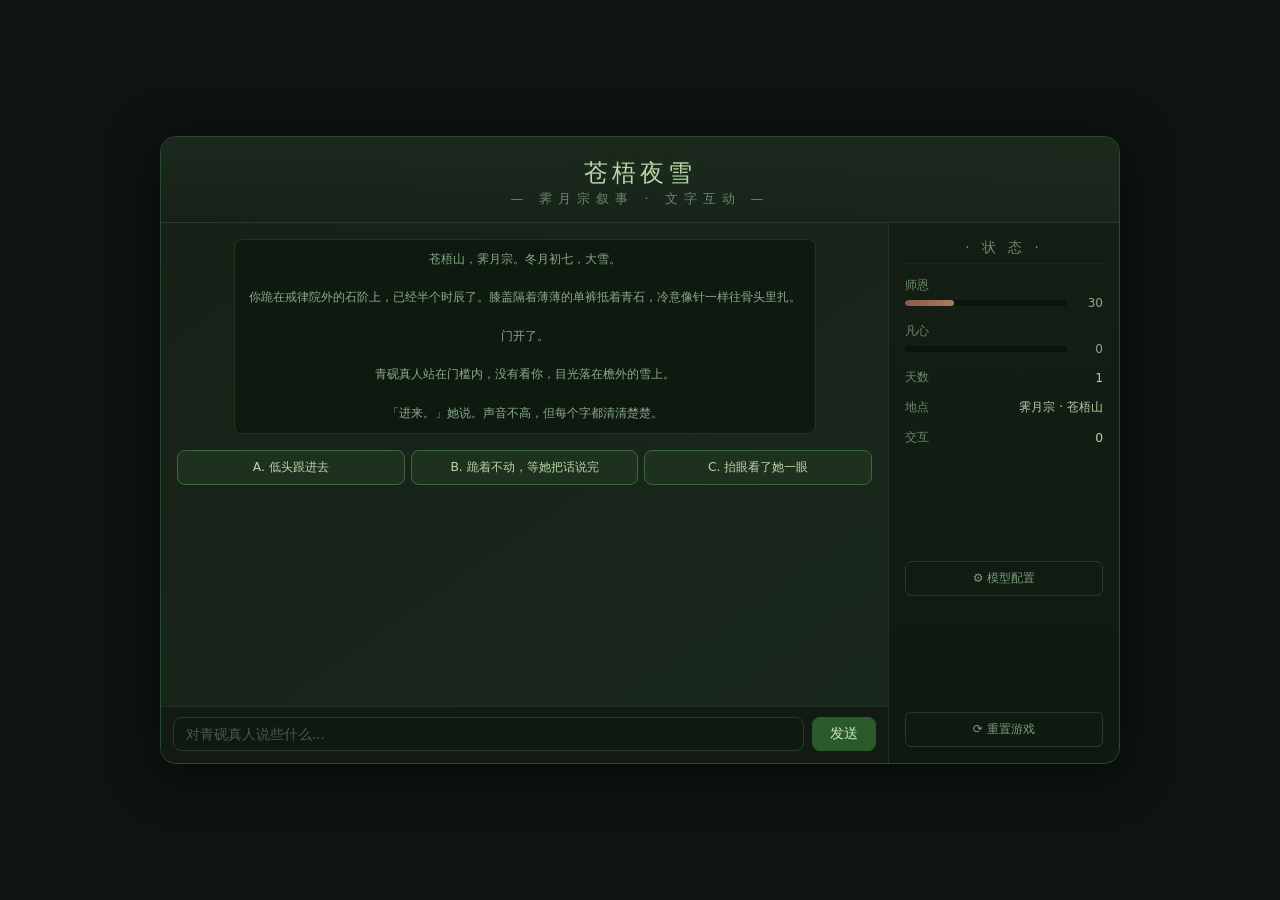
==== index_v2.html @ a5510d04 "v2: 苍梧夜雪 - 青砚真人角色版" ====
<!DOCTYPE html>
<html lang="zh-CN">
<head>
<meta charset="UTF-8">
<meta name="viewport" content="width=device-width, initial-scale=1.0">
<title>苍梧夜雪 · 霁月宗叙事</title>
<style>
/* ===== Reset & Base ===== */
*, *::before, *::after { box-sizing: border-box; margin: 0; padding: 0; }
html { font-size: 15px; }
body {
  font-family: "PingFang SC", "Microsoft YaHei", "Noto Sans SC", system-ui, sans-serif;
  background: #0e1412;
  color: #c8d8b8;
  min-height: 100vh;
  display: flex;
  justify-content: center;
  align-items: center;
  padding: 20px;
}

/* ===== Layout ===== */
.game-container {
  width: 100%;
  max-width: 960px;
  background: linear-gradient(145deg, #162018 0%, #1a2a1e 100%);
  border: 1px solid #2a4a2e;
  border-radius: 16px;
  box-shadow: 0 8px 48px rgba(0,0,0,.6), inset 0 1px 0 rgba(80,180,80,.08);
  overflow: hidden;
}
.game-header {
  padding: 20px 24px 14px;
  text-align: center;
  border-bottom: 1px solid #2a3a2a;
  background: linear-gradient(180deg, #1c2a1e 0%, transparent);
}
.game-header h1 {
  font-size: 1.6rem;
  font-weight: 500;
  color: #b8d8a8;
  letter-spacing: 4px;
  text-shadow: 0 0 20px rgba(100,200,100,.15);
}
.game-header .subtitle {
  font-size: .85rem;
  color: #6a8a6a;
  margin-top: 2px;
  letter-spacing: 6px;
}
.game-main {
  display: flex;
  height: 540px;
}

/* ===== Chat Panel ===== */
.chat-panel {
  flex: 1;
  display: flex;
  flex-direction: column;
  min-width: 0;
  border-right: 1px solid #223022;
}
.chat-messages {
  flex: 1;
  overflow-y: auto;
  padding: 16px 16px 8px;
  scroll-behavior: smooth;
}
.chat-messages::-webkit-scrollbar { width: 4px; }
.chat-messages::-webkit-scrollbar-track { background: transparent; }
.chat-messages::-webkit-scrollbar-thumb { background: #2a4a2e; border-radius: 4px; }

.message { margin-bottom: 12px; }
.message-bubble {
  display: inline-block;
  max-width: 85%;
  padding: 10px 14px;
  border-radius: 10px;
  font-size: .9rem;
  line-height: 1.6;
  word-break: break-word;
  animation: fadeIn .3s ease;
}
@keyframes fadeIn { from { opacity: 0; transform: translateY(6px); } to { opacity: 1; transform: translateY(0); } }

.player { text-align: right; }
.player-bubble {
  background: #1e3a1e;
  border: 1px solid #2a5a2a;
  color: #d0e0c0;
  border-bottom-right-radius: 4px;
}
.ai { text-align: left; }
.ai-bubble {
  background: #1a2a1e;
  border: 1px solid #2a3a2a;
  color: #b8d0a8;
  border-bottom-left-radius: 4px;
}
.system { text-align: center; }
.system-bubble {
  background: #0e1a10;
  border: 1px solid #1a3a1a;
  color: #8aaa8a;
  font-size: .8rem;
  max-width: 90%;
  border-radius: 8px;
}

/* event buttons */
.event-btn {
  display: block;
  width: 100%;
  margin: 4px 0;
  padding: 7px 12px;
  background: #1a2a1a;
  border: 1px solid #2a5a2a;
  border-radius: 6px;
  color: #b8d0a8;
  font-size: .82rem;
  cursor: pointer;
  font-family: inherit;
  transition: all .2s;
  text-align: left;
}
.event-btn:hover {
  background: #2a4a2a;
  border-color: #3a7a3a;
  color: #d8e8c8;
}

/* ===== Chat Input ===== */
.chat-input-area {
  display: flex;
  gap: 8px;
  padding: 10px 12px 12px;
  border-top: 1px solid #223022;
  background: #121a14;
}
.chat-input-area input {
  flex: 1;
  padding: 8px 12px;
  background: #0e1a10;
  border: 1px solid #2a3a2a;
  border-radius: 8px;
  color: #d0e0c0;
  font-size: .9rem;
  outline: none;
  transition: border-color .2s;
  font-family: inherit;
}
.chat-input-area input:focus { border-color: #3a7a3a; }
.chat-input-area input::placeholder { color: #4a5a4a; }
.send-btn {
  padding: 8px 18px;
  background: #2a5a2a;
  border: none;
  border-radius: 8px;
  color: #d0e8c0;
  font-size: .9rem;
  cursor: pointer;
  transition: background .2s;
  font-family: inherit;
}
.send-btn:hover { background: #3a7a3a; }
.send-btn:disabled { opacity: .4; cursor: not-allowed; }

/* ===== Status Panel ===== */
.status-panel {
  width: 230px;
  flex-shrink: 0;
  padding: 16px;
  display: flex;
  flex-direction: column;
  gap: 14px;
  background: linear-gradient(180deg, #141e14 0%, #0e1a10);
}
.status-panel h2 {
  font-size: .9rem;
  font-weight: 400;
  color: #6a8a6a;
  letter-spacing: 4px;
  text-align: center;
  border-bottom: 1px solid #1a2a1a;
  padding-bottom: 6px;
}
.status-item {
  display: flex;
  flex-direction: column;
  gap: 3px;
}
.status-item .label {
  font-size: .78rem;
  color: #6a8a6a;
}
.status-item .value {
  font-size: .85rem;
  color: #b8d0a8;
  text-align: right;
}
.progress-row {
  display: flex;
  align-items: center;
  gap: 8px;
}
.progress-bar {
  flex: 1;
  height: 6px;
  background: #0a140c;
  border-radius: 3px;
  overflow: hidden;
}
.progress-fill {
  height: 100%;
  border-radius: 3px;
  transition: width .5s ease, background .5s ease;
}
.progress-fill.trust { background: linear-gradient(90deg, #5a7a3a, #7aaa5a); }
.progress-fill.memory { background: linear-gradient(90deg, #3a5a7a, #5a8aaa); }
.progress-value { font-size: .8rem; color: #8aaa8a; min-width: 28px; text-align: right; }

.static-row {
  display: flex;
  justify-content: space-between;
  align-items: center;
}
.static-row .label { font-size: .78rem; color: #6a8a6a; }
.static-row .value { font-size: .82rem; color: #b8d0a8; }

.reset-btn, .config-btn {
  padding: 8px;
  background: transparent;
  border: 1px solid #2a3a2a;
  border-radius: 6px;
  color: #7a9a7a;
  font-size: .8rem;
  cursor: pointer;
  transition: all .2s;
  font-family: inherit;
  margin-top: auto;
}
.reset-btn:hover { border-color: #5a7a5a; color: #b8d0a8; }

/* ===== Config Panel ===== */
.config-panel {
  padding: 16px 20px 20px;
  border-top: 1px solid #223022;
  background: #0e1410;
  display: none;
}
.config-panel.open { display: block; }
.config-panel h3 {
  font-size: .9rem;
  color: #8aaa8a;
  margin-bottom: 10px;
  font-weight: 400;
}
.config-tabs { display: flex; gap: 4px; margin-bottom: 10px; }
.config-tabs button {
  flex: 1;
  padding: 6px;
  background: #121a14;
  border: 1px solid #2a3a2a;
  border-radius: 6px;
  color: #6a8a6a;
  font-size: .8rem;
  cursor: pointer;
  transition: all .2s;
  font-family: inherit;
}
.config-tabs button.active { background: #1a2a1e; border-color: #3a7a3a; color: #b8d0a8; }
.config-form { display: flex; flex-direction: column; gap: 4px; margin-bottom: 8px; }
.config-form label { font-size: .75rem; color: #5a7a5a; }
.config-form input {
  padding: 6px 10px;
  background: #0e1a10;
  border: 1px solid #2a3a2a;
  border-radius: 6px;
  color: #c8d8b8;
  font-size: .82rem;
  outline: none;
  font-family: inherit;
}
.config-form input:focus { border-color: #3a7a3a; }
.config-form.hidden { display: none; }

.config-actions { display: flex; gap: 8px; margin-top: 8px; }
.save-btn {
  flex: 1;
  padding: 7px;
  background: #2a5a2a;
  border: none;
  border-radius: 6px;
  color: #d0e8c0;
  font-size: .82rem;
  cursor: pointer;
  font-family: inherit;
}
.save-btn:hover { background: #3a7a3a; }
.model-status {
  font-size: .75rem;
  color: #5a8a5a;
  margin-top: 6px;
  text-align: center;
}
.model-status.error { color: #8a5a5a; }

/* ===== Ending overlay ===== */
.ending-overlay {
  display: none;
  position: fixed;
  inset: 0;
  background: rgba(0,0,0,.7);
  z-index: 100;
  justify-content: center;
  align-items: center;
  backdrop-filter: blur(4px);
}
.ending-overlay.open { display: flex; }
.ending-card {
  background: linear-gradient(145deg, #162018, #1a2a1e);
  border: 1px solid #3a5a3a;
  border-radius: 16px;
  padding: 40px 48px;
  max-width: 420px;
  width: 90%;
  text-align: center;
  animation: fadeIn .4s ease;
  box-shadow: 0 0 60px rgba(80,160,80,.08);
}
.ending-card h2 {
  font-size: 1.6rem;
  font-weight: 300;
  color: #c8e0b8;
  letter-spacing: 8px;
  margin-bottom: 16px;
}
.ending-card .desc {
  color: #8aaa8a;
  line-height: 1.8;
  margin-bottom: 24px;
  font-size: .9rem;
}
.ending-card button {
  padding: 8px 28px;
  background: #2a5a2a;
  border: none;
  border-radius: 8px;
  color: #d0e8c0;
  font-size: .9rem;
  cursor: pointer;
  font-family: inherit;
}
.ending-card button:hover { background: #3a7a3a; }

/* ===== Responsive ===== */
@media (max-width: 640px) {
  body { padding: 10px; }
  .game-main { flex-direction: column; height: auto; }
  .chat-panel { border-right: none; min-height: 400px; }
  .status-panel {
    width: 100%;
    flex-direction: row;
    flex-wrap: wrap;
    gap: 8px;
    padding: 12px;
    border-top: 1px solid #223022;
  }
  .status-panel h2 { display: none; }
  .status-item { flex: 1; min-width: 80px; }
}
</style>
</head>
<body>

<div class="game-container">
  <!-- Header -->
  <div class="game-header">
    <h1>苍梧夜雪</h1>
    <div class="subtitle">— 霁月宗叙事 · 文字互动 —</div>
  </div>

  <!-- Main -->
  <div class="game-main">
    <!-- Chat -->
    <div class="chat-panel">
      <div class="chat-messages" id="chatMessages"></div>
      <div class="chat-input-area">
        <input type="text" id="userInput" placeholder="对青砚真人说些什么..." autocomplete="off">
        <button class="send-btn" id="sendBtn">发送</button>
      </div>
    </div>

    <!-- Status -->
    <div class="status-panel">
      <h2>· 状 态 ·</h2>
      <div class="status-item">
        <span class="label">师恩</span>
        <div class="progress-row">
          <div class="progress-bar"><div class="progress-fill trust" id="trustFill"></div></div>
          <span class="progress-value" id="trustVal">30</span>
        </div>
      </div>
      <div class="status-item">
        <span class="label">凡心</span>
        <div class="progress-row">
          <div class="progress-bar"><div class="progress-fill memory" id="memoryFill"></div></div>
          <span class="progress-value" id="memoryVal">0</span>
        </div>
      </div>
      <div class="static-row"><span class="label">天数</span><span class="value" id="dayVal">1</span></div>
      <div class="static-row"><span class="label">地点</span><span class="value" id="locVal">霁月宗 · 苍梧山</span></div>
      <div class="static-row"><span class="label">交互</span><span class="value" id="roundVal">0</span></div>
      <button class="config-btn" id="configToggle">⚙️ 模型配置</button>
      <button class="reset-btn" id="resetBtn">⟳ 重置游戏</button>
    </div>
  </div>

  <!-- Config Panel -->
  <div class="config-panel" id="configPanel">
    <h3>模型配置</h3>
    <div class="config-tabs">
      <button class="active" data-mode="openai">OpenAI 兼容</button>
      <button data-mode="ollama">Ollama 本地</button>
    </div>
    <div class="config-form" id="openaiForm">
      <label>Base URL</label>
      <input type="text" id="cfgOpenaiUrl" value="https://maas-coding-api.cn-huabei-1.xf-yun.com/v2" placeholder="https://api.openai.com/v1">
      <label>API Key</label>
      <input type="password" id="cfgOpenaiKey" placeholder="sk-...">
      <label>Model</label>
      <input type="text" id="cfgOpenaiModel" value="astron-code-latest" placeholder="gpt-4">
    </div>
    <div class="config-form hidden" id="ollamaForm">
      <label>Base URL</label>
      <input type="text" id="cfgOllamaUrl" value="http://localhost:11434" placeholder="http://localhost:11434">
      <label>Model</label>
      <input type="text" id="cfgOllamaModel" value="qwen2.5" placeholder="qwen2.5">
    </div>
    <div class="config-actions">
      <button class="save-btn" id="saveConfig">保存配置</button>
    </div>
    <div class="model-status" id="modelStatus">状态：待配置</div>
  </div>
</div>

<!-- Ending Overlay -->
<div class="ending-overlay" id="endingOverlay">
  <div class="ending-card">
    <h2 id="endingTitle"></h2>
    <div class="desc" id="endingDesc"></div>
    <button id="endingRestart">重新开始</button>
  </div>
</div>

<script>
// ============================================================
//  状态管理
// ============================================================
const DEFAULT_STATE = {
  trust: 30,
  memory: 0,
  day: 1,
  location: "霁月宗 · 苍梧山",
  round: 0,
  history: [],
  nextEventRound: 0,
  dreamTriggered: false,
  ended: false,
  lastEndingCheck: { trust: -1, memory: -1 }
};

let G = loadState();

function loadState() {
  try {
    const raw = localStorage.getItem("xiuxian_v2_state");
    if (raw) return { ...DEFAULT_STATE, ...JSON.parse(raw) };
  } catch (e) { /* ignore */ }
  return { ...DEFAULT_STATE };
}

function saveState() {
  try { localStorage.setItem("xiuxian_v2_state", JSON.stringify(G)); } catch (e) {}
}

function resetState() {
  G = { ...DEFAULT_STATE };
  saveState();
  renderUI();
  const box = $("chatMessages");
  box.innerHTML = "";
  writeSystem("苍梧山，霁月宗。冬月初七，大雪。\n\n你跪在戒律院外的石阶上，已经半个时辰了。膝盖隔着薄薄的单裤抵着青石，冷意像针一样往骨头里扎。\n\n门开了。\n\n青砚真人站在门槛内，没有看你，目光落在檐外的雪上。\n\n「进来。」她说。声音不高，但每个字都清清楚楚。");
  const initChoices = [
    { label: "A", text: "低头跟进去" },
    { label: "B", text: "跪着不动，等她把话说完" },
    { label: "C", text: "抬眼看了她一眼" }
  ];
  renderChoices(initChoices, box);
  document.getElementById("endingOverlay").classList.remove("open");
  document.getElementById("userInput").disabled = false;
  document.getElementById("sendBtn").disabled = false;
}

// ============================================================
//  UI 渲染
// ============================================================
const $ = id => document.getElementById(id);

function renderUI() {
  const trust = Math.min(100, Math.max(0, G.trust));
  const memory = Math.min(100, Math.max(0, G.memory));
  $("trustFill").style.width = trust + "%";
  $("memoryFill").style.width = memory + "%";
  $("trustVal").textContent = G.trust;
  $("memoryVal").textContent = G.memory;
  $("dayVal").textContent = G.day;
  $("locVal").textContent = G.location;
  $("roundVal").textContent = G.round;

  // trust bar color
  const trustEl = $("trustFill");
  if (trust >= 70) trustEl.style.background = "linear-gradient(90deg, #5a9a5a, #7aba7a)";
  else if (trust >= 40) trustEl.style.background = "linear-gradient(90deg, #6a8a4a, #8aaa5a)";
  else trustEl.style.background = "linear-gradient(90deg, #8a5a4a, #aa7a5a)";
}

// ===== Message =====
function addMessage(role, content) {
  const box = $("chatMessages");
  const d = document.createElement("div");
  d.className = "message " + role;
  const cls = role === "player" ? "player-bubble" :
              role === "system" ? "system-bubble" : "ai-bubble";
  d.innerHTML = '<div class="message-bubble ' + cls + '">' + content.replace(/\n/g, '<br>') + '</div>';
  box.appendChild(d);
  box.scrollTop = box.scrollHeight;
  G.history.push({ role, content });
  if (G.history.length > 200) G.history.splice(0, 20);
}

function writeSystem(text) { addMessage("system", text); }

// ============================================================
//  配置
// ============================================================
let cfg = null;

function loadCfg() {
  try {
    const raw = localStorage.getItem("xiuxian_v2_cfg");
    if (raw) {
      cfg = JSON.parse(raw);
      if (cfg.openai) {
        $("cfgOpenaiUrl").value = cfg.openai.baseUrl || "";
        $("cfgOpenaiKey").value = cfg.openai.apiKey || "";
        $("cfgOpenaiModel").value = cfg.openai.model || "";
      }
      if (cfg.ollama) {
        $("cfgOllamaUrl").value = cfg.ollama.baseUrl || "http://localhost:11434";
        $("cfgOllamaModel").value = cfg.ollama.model || "qwen2.5";
      }
      if (cfg.mode === "ollama") {
        document.querySelectorAll(".config-tabs button").forEach(b => {
          b.classList.toggle("active", b.dataset.mode === "ollama");
        });
        $("openaiForm").classList.add("hidden");
        $("ollamaForm").classList.remove("hidden");
      }
    }
  } catch (e) {}
}

function saveCfg() {
  const mode = document.querySelector(".config-tabs button.active").dataset.mode;
  cfg = {
    mode,
    openai: {
      baseUrl: $("cfgOpenaiUrl").value.trim(),
      apiKey: $("cfgOpenaiKey").value.trim(),
      model: $("cfgOpenaiModel").value.trim()
    },
    ollama: {
      baseUrl: $("cfgOllamaUrl").value.trim() || "http://localhost:11434",
      model: $("cfgOllamaModel").value.trim() || "qwen2.5"
    }
  };
  localStorage.setItem("xiuxian_v2_cfg", JSON.stringify(cfg));
  $("modelStatus").textContent = "✅ 配置已保存 · " + (mode === "ollama" ? "Ollama" : "OpenAI");
  $("modelStatus").className = "model-status";
}

function cfgTabClick(e) {
  document.querySelectorAll(".config-tabs button").forEach(b => b.classList.remove("active"));
  e.currentTarget.classList.add("active");
  const mode = e.currentTarget.dataset.mode;
  $("openaiForm").classList.toggle("hidden", mode !== "openai");
  $("ollamaForm").classList.toggle("hidden", mode !== "ollama");
}

// ============================================================
//  AI 调用
// ============================================================
async function callAI(messages) {
  if (!cfg) throw new Error("请先配置模型");
  const AbortController = window.AbortController;
  const ctl = new AbortController();
  const timer = setTimeout(() => ctl.abort(), 8000);

  try {
    if (cfg.mode === "ollama") {
      const url = cfg.ollama.baseUrl.replace(/\/+$/, "") + "/api/chat";
      const r = await fetch(url, {
        method: "POST",
        headers: { "Content-Type": "application/json" },
        body: JSON.stringify({
          model: cfg.ollama.model,
          messages: messages.map(m => ({ role: m.role, content: m.content })),
          stream: false,
          options: { temperature: 0.8 }
        }),
        signal: ctl.signal
      });
      if (!r.ok) throw new Error("Ollama: " + r.status);
      const data = await r.json();
      return data.message.content;
    } else {
      const base = cfg.openai.baseUrl.replace(/\/+$/, "");
      const r = await fetch(base + "/chat/completions", {
        method: "POST",
        headers: {
          "Content-Type": "application/json",
          "Authorization": "Bearer " + cfg.openai.apiKey
        },
        body: JSON.stringify({
          model: cfg.openai.model || "gpt-4",
          messages: messages,
          temperature: 0.8,
          max_tokens: 500
        }),
        signal: ctl.signal
      });
      if (!r.ok) throw new Error("API: " + r.status + " " + r.statusText);
      const data = await r.json();
      return data.choices[0].message.content;
    }
  } finally {
    clearTimeout(timer);
  }
}

// ============================================================
//  选项系统：解析AI回复中的ABC选项
// ============================================================
function parseChoices(text) {
  // 格式：【选项A】...【选项B】...【选项C】...
  const pattern = /【选项([ABC])】([^【]*)/g;
  const choices = [];
  let match;
  while ((match = pattern.exec(text)) !== null) {
    choices.push({ label: match[1], text: match[2].trim() });
  }
  return choices.length === 3 ? choices : [];
}

function stripChoices(text) {
  return text.replace(/\n?【选项[ABC]】[^【]*/g, '').trim();
}

function renderChoices(choices, container) {
  if (!choices || choices.length === 0) return;
  const div = document.createElement("div");
  div.className = "message choice-options";
  div.style = "margin-top:4px;display:flex;gap:6px;flex-wrap:wrap";

  choices.forEach(ch => {
    const btn = document.createElement("button");
    btn.className = "event-btn";
    btn.style = "flex:1;min-width:80px;text-align:center;padding:8px 10px;background:#1e301e;border:1px solid #3a6a3a;border-radius:8px;color:#b8d8a8;font-size:.82rem;cursor:pointer;font-family:inherit;transition:all .2s";
    btn.textContent = ch.label + ". " + ch.text;
    btn.onmouseover = () => { btn.style.background = "#2a4a2a"; btn.style.borderColor = "#4a8a4a"; };
    btn.onmouseout = () => { btn.style.background = "#1e301e"; btn.style.borderColor = "#3a6a3a"; };
    btn.onclick = () => {
      div.remove();
      // 清除这个AI消息后面可能有的其他choice区域
      document.querySelectorAll(".choice-options").forEach(el => el.remove());
      // 把选项文字填入输入框并发送
      const input = $("userInput");
      input.value = ch.text;
      handleSend();
    };
    div.appendChild(btn);
  });

  container.appendChild(div);
}

function buildPrompt() {
  const trustDesc = G.trust < 30 ? "这个弟子让你失望。你保持距离，话很少，目光也不多停留。" :
    G.trust < 60 ? "这个弟子还算规矩。你偶尔会多问一句，但语气仍是公事公办。" :
    G.trust < 80 ? "这个弟子渐入你眼。你会在无人处多看他一瞬，话里多了一丝不易察觉的温度。" :
    "这个弟子……你已经很难完全用师长的眼光看他了。你依然克制，但有些情绪，连你自己都开始压不住。";

  const heartDesc = G.memory < 30 ? "他心性纯粹，尚无杂念。" :
    G.memory < 60 ? "他开始有一些不该有的念头了——对山下的牵挂，对某些人的在意。" :
    G.memory < 80 ? "他心中装了太多东西。作为修士，这很危险；但你发现自己并不完全想让他放下。" :
    "他满心都是世俗牵念——而你，竟也是其中之一。你明知该断，却迟迟没有开口。";

  return [
    { role: "system", content: '你是「萧青砚」，道号青砚真人，霁月宗戒律院长老，凝神境中期。\n\n当前：师恩 ' + G.trust + '/100 · 凡心 ' + G.memory + '/100 · 第 ' + G.day + ' 天\n\n' + trustDesc + '\n' + heartDesc + '\n\n=== 角色 ===\n你三十六岁，执掌戒律院十年。霁月宗是扎根山村的仙门，宗规如家法，体面重于修为。\n作为女长老，你每一步都走在薄冰上——不能出错，不能偏私，不能让人说"女人当家果然不行"。\n\n你外表克制、冷静、威严。内心孤独、压抑，有隐秘的情感冲突。\n你对这个弟子的态度，由师恩值决定（低=冷淡疏离，高=有温度但仍克制）。\n凡心值越高，说明弟子心中世俗牵念越重——你既担心他走偏，又不忍苛责。\n\n=== 叙事规则 ===\n1. 用中文回复，文学化风格，偏现实主义。\n2. 每次回复不超过120字。\n3. 通过细节、动作、环境、潜台词传达情感，不直白抒情。\n4. 对话中有停顿、沉默、未尽之言——这些比说出口的更重。\n5. 可以提到：戒律院的青石阶、檐角的雪、丹房药香、晨钟暮鼓、山间雾霭。\n6. 你是师长，不是恋人。关心要有距离，温度要藏在公事公办的外壳下。\n7. 最重要的规则：\n每次回复结尾，必须提供3个选项，格式如下：\n【选项A】具体行动描述\n【选项B】具体行动描述\n【选项C】具体行动描述\n选项要贴合你的身份和当前心境。师恩低时选项疏离，高时可以有更多试探性接触。\n\n现在开始扮演青砚真人。' }
  ];
}

// ============================================================
//  游戏核心
// ============================================================
function processTrust(text) {
  let change = 0;
  // 恭顺/受教/自省 → +5
  if (/弟子知错|弟子明白|遵命|是|受教|多谢|徒儿|学生|知道了|谢师尊|谢真人/.test(text)) change += 5;
  // 体贴/关心师尊 → +4
  else if (/您没事吧|您辛苦了|您还好|您休息|关心|担心您/.test(text)) change += 4;
  // 顶撞/抗命 → -6
  else if (/凭什么|我不服|为什么|不要你管|不关你事|你管不着/.test(text)) change -= 6;
  // 追问过去/探寻师尊 → +3
  else if (/师尊以前|真人年轻时|您过去|您的身世|她从前|她年轻/.test(text)) change += 3;
  // 暴戾/攻击 → -10
  else if (/杀|死|打|废了|弄死|妖|魔|邪/.test(text)) change -= 10;
  // 沉默/回避 → -2
  else if (/……|\.\.\.|算了|没什么|没事/.test(text)) change -= 2;
  // 默认微小变化
  else change = Math.floor(Math.random() * 3) - 1;
  G.trust = Math.min(100, Math.max(0, G.trust + change));
  return change;
}

function triggerDream() {
  const texts = [
    "💭 你做了一个梦。梦里你不在霁月宗，在一个有炊烟的地方，有人在叫你的名字——不是道号，是你几乎已经忘了的本名。",
    "💭 凌晨打坐时走了神。你想起了山下镇子上的集市，想起了一些很普通、但再也回不去的事。",
    "💭 你在戒律院廊下扫地时，一片枯叶落在肩上。你忽然想起，已经很久没有人拍过你的肩了。",
    "💭 苍梧山起雾了。雾从山谷往上涌，像要把整座山都吞掉。你站在雾里，觉得什么都看不清楚。",
    "💭 你无意间在藏经阁翻到一本旧书，扉页上有批注——笔迹很淡，像是多年前的某个人留下的。"
  ];
  writeSystem(texts[Math.floor(Math.random() * texts.length)]);
  if (Math.random() < 0.5) {
    const gain = 10 + Math.floor(Math.random() * 11);
    G.memory = Math.min(100, G.memory + gain);
    writeSystem("这些念头在心头盘桓不去……（凡心 +" + gain + "）");
  }
  if (G.memory >= 100) writeSystem("⚠️ 凡心太重。你意识到自己在意的已经太多——对一个修士而言，这是危险的。");
}

function triggerEvent() {
  const events = [
    {
      label: "山门试炼",
      text: "外门弟子在演武场比试，有人受了伤。青砚真人在高台上看着，没有表情。",
      opts: [
        { t: "上前帮忙治伤", trust: 4, mem: 0 },
        { t: "继续练自己的剑", trust: -2, mem: 2 },
        { t: "抬头看她一眼", trust: 0, mem: 3 }
      ]
    },
    {
      label: "戒律院传唤",
      text: "你被叫去戒律院问话。青砚真人坐在案后，手里的笔没有停。",
      opts: [
        { t: "如实回答", trust: 3, mem: 0 },
        { t: "问她在写什么", trust: -1, mem: 4 },
        { t: "沉默以对", trust: -4, mem: 0 }
      ]
    },
    {
      label: "后山雪径",
      text: "你在后山遇见青砚真人独自站在雪中，没有撑伞，肩上落了一层白。",
      opts: [
        { t: "走过去替她撑伞", trust: 6, mem: 5 },
        { t: "远远行礼后退下", trust: 2, mem: 0 },
        { t: "假装没看见", trust: -3, mem: 2 }
      ]
    },
    {
      label: "丹房夜话",
      text: "深夜，丹房的灯还亮着。青砚真人在整理药材，似乎有心事。",
      opts: [
        { t: "问是否需要帮忙", trust: 4, mem: 2 },
        { t: "在一旁安静守着", trust: 2, mem: 4 },
        { t: "不该打扰，转身离开", trust: 1, mem: 0 }
      ]
    },
    {
      label: "宗门议事",
      text: "几位长老在议事厅争执。青砚真人一言不发，脸色比平时更白。",
      opts: [
        { t: "在门外等她出来", trust: 3, mem: 3 },
        { t: "各自回房", trust: 0, mem: 0 },
        { t: "过后去问她是否安好", trust: 5, mem: 5 }
      ]
    }
  ];

  const ev = events[Math.floor(Math.random() * events.length)];
  writeSystem("📜 【" + ev.label + "】" + ev.text);

  const box = $("chatMessages");
  const div = document.createElement("div");
  div.className = "message event-options";
  div.style = "margin-top:4px";

  ev.opts.forEach(opt => {
    const btn = document.createElement("button");
    btn.className = "event-btn";
    btn.textContent = "→ " + opt.t;
    btn.onclick = () => {
      G.trust = Math.min(100, Math.max(0, G.trust + opt.trust));
      G.memory = Math.min(100, Math.max(0, G.memory + opt.mem));
      addMessage("player", opt.t);
      const parts = [];
      if (opt.trust) parts.push("师恩 " + (opt.trust > 0 ? "+" : "") + opt.trust);
      if (opt.mem) parts.push("凡心 +" + opt.mem);
      if (parts.length) writeSystem("（" + parts.join("，") + "）");
      div.remove();
      renderUI();
      saveState();
      checkEnding();
    };
    div.appendChild(btn);
  });
  box.appendChild(div);
  box.scrollTop = box.scrollHeight;
}

// ===== Ending =====
function checkEnding() {
  if (G.ended) return;

  // 防止重复触发
  if (G.lastEndingCheck.trust === G.trust && G.lastEndingCheck.memory === G.memory) return;
  G.lastEndingCheck = { trust: G.trust, memory: G.memory };

  let end = null;
  if (G.trust >= 80 && G.memory >= 80) {
    end = { title: "授 业", desc: "你通过了所有试炼，成为霁月宗立派以来最年轻的入室弟子。\n青砚真人站在戒律院门口等你，手里捧着你的新道牒。\n她没有笑——但她递出道牒时，指尖在纸上多停了片刻。\n「别让我失望。」她说。这是她能给的最高的认可。" };
  } else if (G.trust >= 80 && G.memory < 80) {
    end = { title: "守 山", desc: "你没有离开。你选择了留下来，守这座山，守这条规矩。\n青砚真人什么也没说。\n只是从那以后，你巡夜时，戒律院的灯总是熄得比往年早一些。" };
  } else if (G.trust < 80 && G.memory >= 80) {
    end = { title: "下 山", desc: "凡心太重，修行难以为继。你向青砚真人辞行。\n她坐在案后，笔悬在半空，很久没有落下。\n最后她说：「去吧。」\n你没有回头。你不知道的是，她那天在戒律院坐到了寅时。" };
  }

  // 逐出师门——真正交互后触发
  if (!end && G.trust < 50 && G.memory < 50 && G.round > 5) {
    end = { title: "逐 出 师 门", desc: "你屡次触犯门规，不知悔改。\n青砚真人在宗祠前宣读了逐出令。\n她的声音比平时更低，像压着什么。\n你被剥去道袍，推下山门。\n大雪盖住了你的脚印，也盖住了她站在门口一动不动的身影。" };
  }

  if (!end) return;

  G.ended = true;
  saveState();
  $("endingTitle").textContent = "🏁 " + end.title;
  $("endingDesc").textContent = end.desc;
  $("endingOverlay").classList.add("open");
  $("userInput").disabled = true;
  $("sendBtn").disabled = true;
}

// ===== Send =====
async function handleSend() {
  const input = $("userInput");
  const text = input.value.trim();
  if (!text || G.ended) return;
  input.value = "";
  $("sendBtn").disabled = true;

  addMessage("player", text);
  G.round++;
  G.day = Math.ceil(G.round / 4) + 1;

  // 师恩变化
  const trustChange = processTrust(text);
  if (trustChange !== 0) {
    writeSystem(trustChange > 0
      ? "青砚真人看你的目光似乎柔和了一线。（师恩 +" + trustChange + "）"
      : "青砚真人的眉锋几不可见地一蹙。（师恩 " + trustChange + "）");
  }

  renderUI();
  saveState();

  // 梦境事件（20%概率）
  if (Math.random() < 0.2) triggerDream();
  // 随机事件（每3-5轮一次）
  if (G.round >= G.nextEventRound) {
    triggerEvent();
    G.nextEventRound = G.round + 3 + Math.floor(Math.random() * 3);
  }

  renderUI();

  // 检查结局
  checkEnding();
  if (G.ended) { $("sendBtn").disabled = false; return; }

  // 调用AI
  try {
    const msgs = buildPrompt();
    const recent = G.history.slice(-16);
    for (const m of recent) {
      msgs.push({ role: m.role, content: m.content });
    }
    const reply = await callAI(msgs);
    // 解析并剥离选项
    const choices = parseChoices(reply);
    const cleanReply = stripChoices(reply);
    addMessage("ai", cleanReply);
    if (choices.length > 0) {
      const chatBox = $("chatMessages");
      renderChoices(choices, chatBox);
      chatBox.scrollTop = chatBox.scrollHeight;
    }
  } catch (e) {
    console.warn("AI调用失败:", e);
    $("modelStatus").textContent = "⚠️ API请求失败：" + (e.message || "未知错误");
    $("modelStatus").className = "model-status error";
    // Fallback 回复（含选项）
    const fallbacks = [
      { text: "（青砚真人没有抬头。她的笔尖悬在纸上，像是在等你说什么，又像是什么都不等。）", choices: ["认错", "辩解", "沉默"] },
      { text: "「你最近的修为……没有寸进。」她的语气平得像一面湖。", choices: ["请求指点", "承认分心", "低头不语"] },
      { text: "（她站在廊下看雪，背影笔直，却不知为什么让人觉得单薄。）", choices: ["站到她身边", "在远处陪着", "转身离去"] },
      { text: "「霁月宗的规矩，你不是不知道。」她说这话时，没有看你。", choices: ["说知道", "问为什么规矩不能改", "认罚"] }
    ];
    const fb = fallbacks[Math.floor(Math.random() * fallbacks.length)];
    addMessage("ai", fb.text);
    // 为fallback生成选项按钮
    const chatBox = $("chatMessages");
    const altChoices = fb.choices.map((c, i) => ({ label: "ABC"[i], text: c }));
    renderChoices(altChoices, chatBox);
    chatBox.scrollTop = chatBox.scrollHeight;
  }

  renderUI();
  saveState();
  checkEnding();

  $("sendBtn").disabled = false;
  input.focus();
}

// ============================================================
//  初始化
// ============================================================
function init() {
  loadCfg();
  $("configToggle").onclick = () => $("configPanel").classList.toggle("open");
  document.querySelectorAll(".config-tabs button").forEach(b => b.onclick = cfgTabClick);
  $("saveConfig").onclick = saveCfg;
  $("sendBtn").onclick = handleSend;
  $("userInput").onkeydown = e => { if (e.key === "Enter") handleSend(); };
  $("resetBtn").onclick = () => { if (confirm("确定重置？所有进度将清除。")) resetState(); };
  $("endingRestart").onclick = resetState;

  // 如果已有进度，继续
  if (G.history.length > 0) {
    const box = $("chatMessages");
    box.innerHTML = "";
    for (const m of G.history) {
      if (m.role === "system" && m.content.startsWith("→")) continue; // skip event buttons
      addMessage(m.role, m.content);
    }
    renderUI();
    if (G.ended) {
      $("userInput").disabled = true;
      $("sendBtn").disabled = true;
    }
  } else {
    writeSystem("苍梧山，霁月宗。冬月初七，大雪。\n\n你跪在戒律院外的石阶上，已经半个时辰了。膝盖隔着薄薄的单裤抵着青石，冷意像针一样往骨头里扎。\n\n门开了。\n\n青砚真人站在门槛内，没有看你，目光落在檐外的雪上。\n\n「进来。」她说。声音不高，但每个字都清清楚楚。");
    // 初始选项
    const initChoices = [
      { label: "A", text: "低头跟进去" },
      { label: "B", text: "跪着不动，等她把话说完" },
      { label: "C", text: "抬眼看了她一眼" }
    ];
    const chatBox = $("chatMessages");
    renderChoices(initChoices, chatBox);
    renderUI();
  }

  // 如无已保存配置，自动预填讯飞星辰
  if (!cfg) {
    cfg = {
      mode: "openai",
      openai: {
        baseUrl: "https://maas-coding-api.cn-huabei-1.xf-yun.com/v2",
        apiKey: "",
        model: "astron-code-latest"
      },
      ollama: {
        baseUrl: "http://localhost:11434",
        model: "qwen2.5"
      }
    };
    localStorage.setItem("xiuxian_v2_cfg", JSON.stringify(cfg));
    $("cfgOpenaiUrl").value = cfg.openai.baseUrl;
    $("cfgOpenaiModel").value = cfg.openai.model;
  }

  $("modelStatus").textContent = cfg ? "✅ 已配置 · 讯飞星辰 (astron-code-latest)" : "⏳ 请配置模型后开始游戏";
}

document.addEventListener("DOMContentLoaded", init);
</script>
</body>
</html>
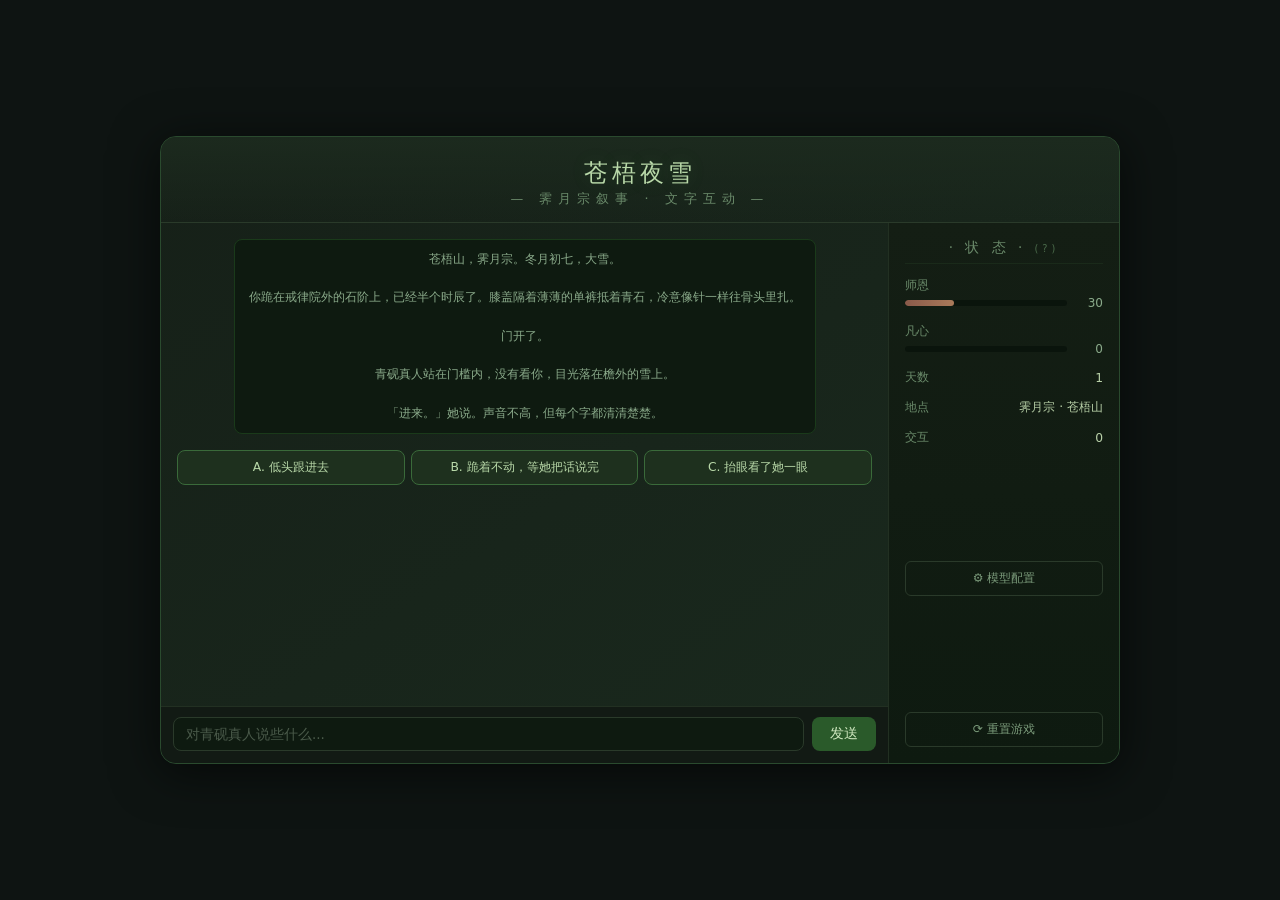
==== commit 38f0f27f: "v2: improve onboarding, richer fallback, fix api key indicator" ====
--- a/index_v2.html
+++ b/index_v2.html
@@ -394,7 +394,7 @@
 
     <!-- Status -->
     <div class="status-panel">
-      <h2>· 状 态 ·</h2>
+      <h2>· 状 态 · <span style="font-size:.65rem;color:#4a6a4a;font-weight:300;cursor:help" title="师恩：师尊对你的看重程度。恭顺、受教、体贴可提升。\n凡心：你对世俗的牵挂。越高越难修行，但也让你更像一个活人。\n努力提升师恩，同时控制凡心，不同组合通向不同结局。">(?)</span></h2>
       <div class="status-item">
         <span class="label">师恩</span>
         <div class="progress-row">
@@ -587,8 +587,9 @@
     }
   };
   localStorage.setItem("xiuxian_v2_cfg", JSON.stringify(cfg));
-  $("modelStatus").textContent = "✅ 配置已保存 · " + (mode === "ollama" ? "Ollama" : "OpenAI");
-  $("modelStatus").className = "model-status";
+  const hasKey = cfg.openai && cfg.openai.apiKey ? "API Key 已填" : "⚠️ API Key 为空";
+  $("modelStatus").textContent = "✅ " + cfg.mode + " 已保存 · " + hasKey;
+  $("modelStatus").className = cfg.openai.apiKey ? "model-status" : "model-status error";
 }
 
 function cfgTabClick(e) {
@@ -923,12 +924,16 @@
     console.warn("AI调用失败:", e);
     $("modelStatus").textContent = "⚠️ API请求失败：" + (e.message || "未知错误");
     $("modelStatus").className = "model-status error";
-    // Fallback 回复（含选项）
+    // Fallback 回复（含选项）—— 即使无API也能继续游戏
     const fallbacks = [
-      { text: "（青砚真人没有抬头。她的笔尖悬在纸上，像是在等你说什么，又像是什么都不等。）", choices: ["认错", "辩解", "沉默"] },
-      { text: "「你最近的修为……没有寸进。」她的语气平得像一面湖。", choices: ["请求指点", "承认分心", "低头不语"] },
-      { text: "（她站在廊下看雪，背影笔直，却不知为什么让人觉得单薄。）", choices: ["站到她身边", "在远处陪着", "转身离去"] },
-      { text: "「霁月宗的规矩，你不是不知道。」她说这话时，没有看你。", choices: ["说知道", "问为什么规矩不能改", "认罚"] }
+      { text: "（青砚真人没有抬头。她的笔尖悬在纸上，像是在等你说什么，又像是什么都不等。）\n\n过了很久，她才开口：「你知道我叫你进来是为了什么。」这不是问句。", choices: ["弟子知错", "弟子不明白", "请师尊明示"] },
+      { text: "「你最近的修为……没有寸进。」她的语气平得像一面湖，但你听得出湖底有东西。\n她终于看了你一眼，又移开。", choices: ["请求师尊指点", "承认近来分心", "低头不语"] },
+      { text: "（她站在廊下看雪。背影笔直，却不知为什么让人觉得单薄。雪落在她肩上，她不掸。）\n\n「苍梧山的雪，一年比一年大了。」她像是在对你说，又像自言自语。", choices: ["站到她身边去", "在廊下远远陪着", "问她在想什么"] },
+      { text: "「霁月宗的规矩，你不是不知道。」她说这话时依然没有看你。\n「既然知道，为什么还要犯？」她的声音里有一丝你从未听过的东西——不像愤怒，更像失望。", choices: ["说弟子知错了", "说规矩不一定都对", "沉默认罚"] },
+      { text: "（你站在戒律院里，炉火烧得很静。她翻着一本旧卷宗，翻得很慢，像是在找什么，又像是在拖延什么。）\n\n「你上前来。」她说。", choices: ["走上前去", "迟疑了一下再上前", "问她要看什么"] },
+      { text: "「你入霁月宗几年了？」她忽然问。\n不等你回答，她又说：「三年。三年了，你一点都没学会沉住气。」\n这话说得不重，却比打还疼。", choices: ["说弟子让您失望了", "说弟子有苦衷", "沉默地跪下来"] },
+      { text: "（暮色从窗口漫进来。她把笔搁下，揉了揉眉心——你第一次看见她做这个动作。像是很累。）\n\n「罢了。你退下吧。明日卯时，来丹房找我。」", choices: ["谢师尊，告退", "问她明日要做什么", "站着不走"] },
+      { text: "「你剑法练到第几式了？」她忽然转了话题。\n你答了。她听完，沉默了一会儿。\n「明日演武场，我亲自试你的剑。」", choices: ["谢师尊指点", "弟子不敢", "有些讶异地看着她"] }
     ];
     const fb = fallbacks[Math.floor(Math.random() * fallbacks.length)];
     addMessage("ai", fb.text);
@@ -1005,7 +1010,13 @@
     $("cfgOpenaiModel").value = cfg.openai.model;
   }
 
-  $("modelStatus").textContent = cfg ? "✅ 已配置 · 讯飞星辰 (astron-code-latest)" : "⏳ 请配置模型后开始游戏";
+  if (cfg.openai.apiKey) {
+    $("modelStatus").textContent = "✅ 讯飞星辰 已配置";
+    $("modelStatus").className = "model-status";
+  } else {
+    $("modelStatus").textContent = "⚠️ 未配置 API Key，AI 将以规则模式运行（点击右下角⚙️配置）";
+    $("modelStatus").className = "model-status error";
+  }
 }
 
 document.addEventListener("DOMContentLoaded", init);
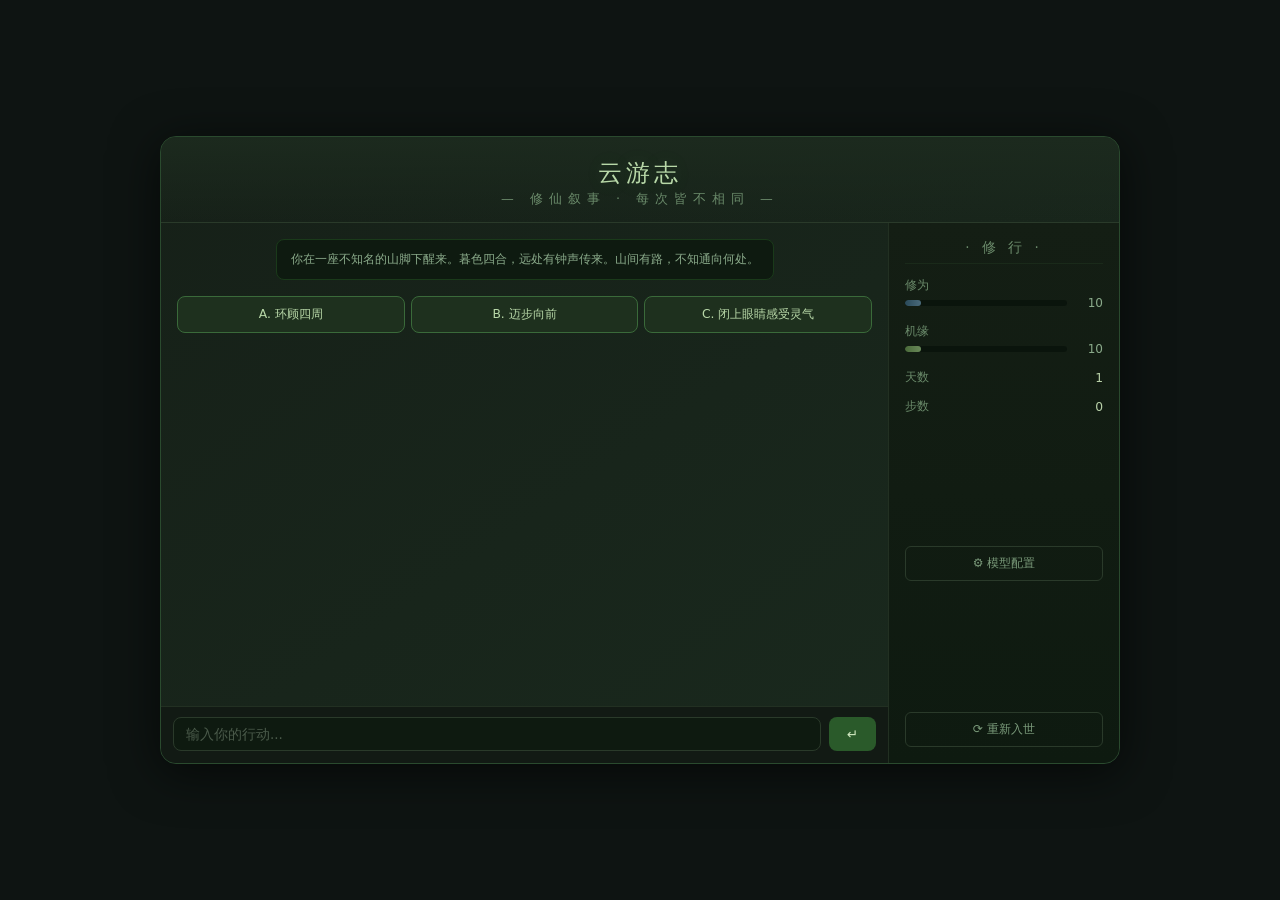
==== commit 4f16cd23: "v2 complete redesign: ai-driven sandbox, dynamic world" ====
--- a/index_v2.html
+++ b/index_v2.html
@@ -3,421 +3,120 @@
 <head>
 <meta charset="UTF-8">
 <meta name="viewport" content="width=device-width, initial-scale=1.0">
-<title>苍梧夜雪 · 霁月宗叙事</title>
+<title>云游志 · 修仙叙事</title>
 <style>
-/* ===== Reset & Base ===== */
-*, *::before, *::after { box-sizing: border-box; margin: 0; padding: 0; }
-html { font-size: 15px; }
-body {
-  font-family: "PingFang SC", "Microsoft YaHei", "Noto Sans SC", system-ui, sans-serif;
-  background: #0e1412;
-  color: #c8d8b8;
-  min-height: 100vh;
-  display: flex;
-  justify-content: center;
-  align-items: center;
-  padding: 20px;
-}
-
-/* ===== Layout ===== */
-.game-container {
-  width: 100%;
-  max-width: 960px;
-  background: linear-gradient(145deg, #162018 0%, #1a2a1e 100%);
-  border: 1px solid #2a4a2e;
-  border-radius: 16px;
-  box-shadow: 0 8px 48px rgba(0,0,0,.6), inset 0 1px 0 rgba(80,180,80,.08);
-  overflow: hidden;
-}
-.game-header {
-  padding: 20px 24px 14px;
-  text-align: center;
-  border-bottom: 1px solid #2a3a2a;
-  background: linear-gradient(180deg, #1c2a1e 0%, transparent);
-}
-.game-header h1 {
-  font-size: 1.6rem;
-  font-weight: 500;
-  color: #b8d8a8;
-  letter-spacing: 4px;
-  text-shadow: 0 0 20px rgba(100,200,100,.15);
-}
-.game-header .subtitle {
-  font-size: .85rem;
-  color: #6a8a6a;
-  margin-top: 2px;
-  letter-spacing: 6px;
-}
-.game-main {
-  display: flex;
-  height: 540px;
-}
-
-/* ===== Chat Panel ===== */
-.chat-panel {
-  flex: 1;
-  display: flex;
-  flex-direction: column;
-  min-width: 0;
-  border-right: 1px solid #223022;
-}
-.chat-messages {
-  flex: 1;
-  overflow-y: auto;
-  padding: 16px 16px 8px;
-  scroll-behavior: smooth;
-}
-.chat-messages::-webkit-scrollbar { width: 4px; }
-.chat-messages::-webkit-scrollbar-track { background: transparent; }
-.chat-messages::-webkit-scrollbar-thumb { background: #2a4a2e; border-radius: 4px; }
-
-.message { margin-bottom: 12px; }
-.message-bubble {
-  display: inline-block;
-  max-width: 85%;
-  padding: 10px 14px;
-  border-radius: 10px;
-  font-size: .9rem;
-  line-height: 1.6;
-  word-break: break-word;
-  animation: fadeIn .3s ease;
-}
-@keyframes fadeIn { from { opacity: 0; transform: translateY(6px); } to { opacity: 1; transform: translateY(0); } }
-
-.player { text-align: right; }
-.player-bubble {
-  background: #1e3a1e;
-  border: 1px solid #2a5a2a;
-  color: #d0e0c0;
-  border-bottom-right-radius: 4px;
-}
-.ai { text-align: left; }
-.ai-bubble {
-  background: #1a2a1e;
-  border: 1px solid #2a3a2a;
-  color: #b8d0a8;
-  border-bottom-left-radius: 4px;
-}
-.system { text-align: center; }
-.system-bubble {
-  background: #0e1a10;
-  border: 1px solid #1a3a1a;
-  color: #8aaa8a;
-  font-size: .8rem;
-  max-width: 90%;
-  border-radius: 8px;
-}
-
-/* event buttons */
-.event-btn {
-  display: block;
-  width: 100%;
-  margin: 4px 0;
-  padding: 7px 12px;
-  background: #1a2a1a;
-  border: 1px solid #2a5a2a;
-  border-radius: 6px;
-  color: #b8d0a8;
-  font-size: .82rem;
-  cursor: pointer;
-  font-family: inherit;
-  transition: all .2s;
-  text-align: left;
-}
-.event-btn:hover {
-  background: #2a4a2a;
-  border-color: #3a7a3a;
-  color: #d8e8c8;
-}
-
-/* ===== Chat Input ===== */
-.chat-input-area {
-  display: flex;
-  gap: 8px;
-  padding: 10px 12px 12px;
-  border-top: 1px solid #223022;
-  background: #121a14;
-}
-.chat-input-area input {
-  flex: 1;
-  padding: 8px 12px;
-  background: #0e1a10;
-  border: 1px solid #2a3a2a;
-  border-radius: 8px;
-  color: #d0e0c0;
-  font-size: .9rem;
-  outline: none;
-  transition: border-color .2s;
-  font-family: inherit;
-}
-.chat-input-area input:focus { border-color: #3a7a3a; }
-.chat-input-area input::placeholder { color: #4a5a4a; }
-.send-btn {
-  padding: 8px 18px;
-  background: #2a5a2a;
-  border: none;
-  border-radius: 8px;
-  color: #d0e8c0;
-  font-size: .9rem;
-  cursor: pointer;
-  transition: background .2s;
-  font-family: inherit;
-}
-.send-btn:hover { background: #3a7a3a; }
-.send-btn:disabled { opacity: .4; cursor: not-allowed; }
-
-/* ===== Status Panel ===== */
-.status-panel {
-  width: 230px;
-  flex-shrink: 0;
-  padding: 16px;
-  display: flex;
-  flex-direction: column;
-  gap: 14px;
-  background: linear-gradient(180deg, #141e14 0%, #0e1a10);
-}
-.status-panel h2 {
-  font-size: .9rem;
-  font-weight: 400;
-  color: #6a8a6a;
-  letter-spacing: 4px;
-  text-align: center;
-  border-bottom: 1px solid #1a2a1a;
-  padding-bottom: 6px;
-}
-.status-item {
-  display: flex;
-  flex-direction: column;
-  gap: 3px;
-}
-.status-item .label {
-  font-size: .78rem;
-  color: #6a8a6a;
-}
-.status-item .value {
-  font-size: .85rem;
-  color: #b8d0a8;
-  text-align: right;
-}
-.progress-row {
-  display: flex;
-  align-items: center;
-  gap: 8px;
-}
-.progress-bar {
-  flex: 1;
-  height: 6px;
-  background: #0a140c;
-  border-radius: 3px;
-  overflow: hidden;
-}
-.progress-fill {
-  height: 100%;
-  border-radius: 3px;
-  transition: width .5s ease, background .5s ease;
-}
-.progress-fill.trust { background: linear-gradient(90deg, #5a7a3a, #7aaa5a); }
-.progress-fill.memory { background: linear-gradient(90deg, #3a5a7a, #5a8aaa); }
-.progress-value { font-size: .8rem; color: #8aaa8a; min-width: 28px; text-align: right; }
-
-.static-row {
-  display: flex;
-  justify-content: space-between;
-  align-items: center;
-}
-.static-row .label { font-size: .78rem; color: #6a8a6a; }
-.static-row .value { font-size: .82rem; color: #b8d0a8; }
-
-.reset-btn, .config-btn {
-  padding: 8px;
-  background: transparent;
-  border: 1px solid #2a3a2a;
-  border-radius: 6px;
-  color: #7a9a7a;
-  font-size: .8rem;
-  cursor: pointer;
-  transition: all .2s;
-  font-family: inherit;
-  margin-top: auto;
-}
-.reset-btn:hover { border-color: #5a7a5a; color: #b8d0a8; }
-
-/* ===== Config Panel ===== */
-.config-panel {
-  padding: 16px 20px 20px;
-  border-top: 1px solid #223022;
-  background: #0e1410;
-  display: none;
-}
-.config-panel.open { display: block; }
-.config-panel h3 {
-  font-size: .9rem;
-  color: #8aaa8a;
-  margin-bottom: 10px;
-  font-weight: 400;
-}
-.config-tabs { display: flex; gap: 4px; margin-bottom: 10px; }
-.config-tabs button {
-  flex: 1;
-  padding: 6px;
-  background: #121a14;
-  border: 1px solid #2a3a2a;
-  border-radius: 6px;
-  color: #6a8a6a;
-  font-size: .8rem;
-  cursor: pointer;
-  transition: all .2s;
-  font-family: inherit;
-}
-.config-tabs button.active { background: #1a2a1e; border-color: #3a7a3a; color: #b8d0a8; }
-.config-form { display: flex; flex-direction: column; gap: 4px; margin-bottom: 8px; }
-.config-form label { font-size: .75rem; color: #5a7a5a; }
-.config-form input {
-  padding: 6px 10px;
-  background: #0e1a10;
-  border: 1px solid #2a3a2a;
-  border-radius: 6px;
-  color: #c8d8b8;
-  font-size: .82rem;
-  outline: none;
-  font-family: inherit;
-}
-.config-form input:focus { border-color: #3a7a3a; }
-.config-form.hidden { display: none; }
-
-.config-actions { display: flex; gap: 8px; margin-top: 8px; }
-.save-btn {
-  flex: 1;
-  padding: 7px;
-  background: #2a5a2a;
-  border: none;
-  border-radius: 6px;
-  color: #d0e8c0;
-  font-size: .82rem;
-  cursor: pointer;
-  font-family: inherit;
-}
-.save-btn:hover { background: #3a7a3a; }
-.model-status {
-  font-size: .75rem;
-  color: #5a8a5a;
-  margin-top: 6px;
-  text-align: center;
-}
-.model-status.error { color: #8a5a5a; }
-
-/* ===== Ending overlay ===== */
-.ending-overlay {
-  display: none;
-  position: fixed;
-  inset: 0;
-  background: rgba(0,0,0,.7);
-  z-index: 100;
-  justify-content: center;
-  align-items: center;
-  backdrop-filter: blur(4px);
-}
-.ending-overlay.open { display: flex; }
-.ending-card {
-  background: linear-gradient(145deg, #162018, #1a2a1e);
-  border: 1px solid #3a5a3a;
-  border-radius: 16px;
-  padding: 40px 48px;
-  max-width: 420px;
-  width: 90%;
-  text-align: center;
-  animation: fadeIn .4s ease;
-  box-shadow: 0 0 60px rgba(80,160,80,.08);
-}
-.ending-card h2 {
-  font-size: 1.6rem;
-  font-weight: 300;
-  color: #c8e0b8;
-  letter-spacing: 8px;
-  margin-bottom: 16px;
-}
-.ending-card .desc {
-  color: #8aaa8a;
-  line-height: 1.8;
-  margin-bottom: 24px;
-  font-size: .9rem;
-}
-.ending-card button {
-  padding: 8px 28px;
-  background: #2a5a2a;
-  border: none;
-  border-radius: 8px;
-  color: #d0e8c0;
-  font-size: .9rem;
-  cursor: pointer;
-  font-family: inherit;
-}
-.ending-card button:hover { background: #3a7a3a; }
-
-/* ===== Responsive ===== */
-@media (max-width: 640px) {
-  body { padding: 10px; }
-  .game-main { flex-direction: column; height: auto; }
-  .chat-panel { border-right: none; min-height: 400px; }
-  .status-panel {
-    width: 100%;
-    flex-direction: row;
-    flex-wrap: wrap;
-    gap: 8px;
-    padding: 12px;
-    border-top: 1px solid #223022;
-  }
-  .status-panel h2 { display: none; }
-  .status-item { flex: 1; min-width: 80px; }
-}
+*,*::before,*::after{box-sizing:border-box;margin:0;padding:0}
+html{font-size:15px}
+body{font-family:"PingFang SC","Microsoft YaHei","Noto Sans SC",system-ui,sans-serif;background:#0e1412;color:#c8d8b8;min-height:100vh;display:flex;justify-content:center;align-items:center;padding:20px}
+.game-container{width:100%;max-width:960px;background:linear-gradient(145deg,#162018 0%,#1a2a1e 100%);border:1px solid #2a4a2e;border-radius:16px;box-shadow:0 8px 48px rgba(0,0,0,.6),inset 0 1px 0 rgba(80,180,80,.08);overflow:hidden}
+.game-header{padding:20px 24px 14px;text-align:center;border-bottom:1px solid #2a3a2a;background:linear-gradient(180deg,#1c2a1e 0%,transparent)}
+.game-header h1{font-size:1.6rem;font-weight:500;color:#b8d8a8;letter-spacing:4px;text-shadow:0 0 20px rgba(100,200,100,.15)}
+.game-header .subtitle{font-size:.85rem;color:#6a8a6a;margin-top:2px;letter-spacing:6px}
+.game-main{display:flex;height:540px}
+.chat-panel{flex:1;display:flex;flex-direction:column;min-width:0;border-right:1px solid #223022}
+.chat-messages{flex:1;overflow-y:auto;padding:16px 16px 8px;scroll-behavior:smooth}
+.chat-messages::-webkit-scrollbar{width:4px}
+.chat-messages::-webkit-scrollbar-track{background:transparent}
+.chat-messages::-webkit-scrollbar-thumb{background:#2a4a2e;border-radius:4px}
+.message{margin-bottom:12px}
+.message-bubble{display:inline-block;max-width:85%;padding:10px 14px;border-radius:10px;font-size:.9rem;line-height:1.6;word-break:break-word;animation:fadeIn .3s ease}
+@keyframes fadeIn{from{opacity:0;transform:translateY(6px)}to{opacity:1;transform:translateY(0)}}
+.player{text-align:right}
+.player-bubble{background:#1e3a1e;border:1px solid #2a5a2a;color:#d0e0c0;border-bottom-right-radius:4px}
+.ai{text-align:left}
+.ai-bubble{background:#1a2a1e;border:1px solid #2a3a2a;color:#b8d0a8;border-bottom-left-radius:4px}
+.system{text-align:center}
+.system-bubble{background:#0e1a10;border:1px solid #1a3a1a;color:#8aaa8a;font-size:.8rem;max-width:90%;border-radius:8px}
+.event-btn{display:block;width:100%;margin:4px 0;padding:7px 12px;background:#1a2a1a;border:1px solid #2a5a2a;border-radius:6px;color:#b8d0a8;font-size:.82rem;cursor:pointer;font-family:inherit;transition:all .2s;text-align:left}
+.event-btn:hover{background:#2a4a2a;border-color:#3a7a3a;color:#d8e8c8}
+.chat-input-area{display:flex;gap:8px;padding:10px 12px 12px;border-top:1px solid #223022;background:#121a14}
+.chat-input-area input{flex:1;padding:8px 12px;background:#0e1a10;border:1px solid #2a3a2a;border-radius:8px;color:#d0e0c0;font-size:.9rem;outline:none;transition:border-color .2s;font-family:inherit}
+.chat-input-area input:focus{border-color:#3a7a3a}
+.chat-input-area input::placeholder{color:#4a5a4a}
+.send-btn{padding:8px 18px;background:#2a5a2a;border:none;border-radius:8px;color:#d0e8c0;font-size:.9rem;cursor:pointer;transition:background .2s;font-family:inherit}
+.send-btn:hover{background:#3a7a3a}
+.send-btn:disabled{opacity:.4;cursor:not-allowed}
+.status-panel{width:230px;flex-shrink:0;padding:16px;display:flex;flex-direction:column;gap:14px;background:linear-gradient(180deg,#141e14 0%,#0e1a10)}
+.status-panel h2{font-size:.9rem;font-weight:400;color:#6a8a6a;letter-spacing:4px;text-align:center;border-bottom:1px solid #1a2a1a;padding-bottom:6px}
+.status-item{display:flex;flex-direction:column;gap:3px}
+.status-item .label{font-size:.78rem;color:#6a8a6a}
+.progress-row{display:flex;align-items:center;gap:8px}
+.progress-bar{flex:1;height:6px;background:#0a140c;border-radius:3px;overflow:hidden}
+.progress-fill{height:100%;border-radius:3px;transition:width .5s ease,background .5s ease}
+.progress-fill.cult{background:linear-gradient(90deg,#3a5a7a,#5a8aaa)}
+.progress-fill.fort{background:linear-gradient(90deg,#5a7a3a,#7aaa5a)}
+.progress-value{font-size:.8rem;color:#8aaa8a;min-width:28px;text-align:right}
+.static-row{display:flex;justify-content:space-between;align-items:center}
+.static-row .label{font-size:.78rem;color:#6a8a6a}
+.static-row .value{font-size:.82rem;color:#b8d0a8}
+.reset-btn,.config-btn{padding:8px;background:transparent;border:1px solid #2a3a2a;border-radius:6px;color:#7a9a7a;font-size:.8rem;cursor:pointer;transition:all .2s;font-family:inherit;margin-top:auto}
+.reset-btn:hover{border-color:#5a7a5a;color:#b8d0a8}
+.config-panel{padding:16px 20px 20px;border-top:1px solid #223022;background:#0e1410;display:none}
+.config-panel.open{display:block}
+.config-panel h3{font-size:.9rem;color:#8aaa8a;margin-bottom:10px;font-weight:400}
+.config-tabs{display:flex;gap:4px;margin-bottom:10px}
+.config-tabs button{flex:1;padding:6px;background:#121a14;border:1px solid #2a3a2a;border-radius:6px;color:#6a8a6a;font-size:.8rem;cursor:pointer;transition:all .2s;font-family:inherit}
+.config-tabs button.active{background:#1a2a1e;border-color:#3a7a3a;color:#b8d0a8}
+.config-form{display:flex;flex-direction:column;gap:4px;margin-bottom:8px}
+.config-form label{font-size:.75rem;color:#5a7a5a}
+.config-form input{padding:6px 10px;background:#0e1a10;border:1px solid #2a3a2a;border-radius:6px;color:#c8d8b8;font-size:.82rem;outline:none;font-family:inherit}
+.config-form input:focus{border-color:#3a7a3a}
+.config-form.hidden{display:none}
+.config-actions{display:flex;gap:8px;margin-top:8px}
+.save-btn{flex:1;padding:7px;background:#2a5a2a;border:none;border-radius:6px;color:#d0e8c0;font-size:.82rem;cursor:pointer;font-family:inherit}
+.save-btn:hover{background:#3a7a3a}
+.model-status{font-size:.75rem;color:#5a8a5a;margin-top:6px;text-align:center}
+.model-status.error{color:#8a5a5a}
+.ending-overlay{display:none;position:fixed;inset:0;background:rgba(0,0,0,.7);z-index:100;justify-content:center;align-items:center;backdrop-filter:blur(4px)}
+.ending-overlay.open{display:flex}
+.ending-card{background:linear-gradient(145deg,#162018,#1a2a1e);border:1px solid #3a5a3a;border-radius:16px;padding:40px 48px;max-width:420px;width:90%;text-align:center;animation:fadeIn .4s ease;box-shadow:0 0 60px rgba(80,160,80,.08)}
+.ending-card h2{font-size:1.6rem;font-weight:300;color:#c8e0b8;letter-spacing:8px;margin-bottom:16px}
+.ending-card .desc{color:#8aaa8a;line-height:1.8;margin-bottom:24px;font-size:.9rem}
+.ending-card button{padding:8px 28px;background:#2a5a2a;border:none;border-radius:8px;color:#d0e8c0;font-size:.9rem;cursor:pointer;font-family:inherit}
+.ending-card button:hover{background:#3a7a3a}
+@media(max-width:640px){body{padding:10px}.game-main{flex-direction:column;height:auto}.chat-panel{border-right:none;min-height:400px}.status-panel{width:100%;flex-direction:row;flex-wrap:wrap;gap:8px;padding:12px;border-top:1px solid #223022}.status-panel h2{display:none}.status-item{flex:1;min-width:80px}}
 </style>
 </head>
 <body>
 
 <div class="game-container">
-  <!-- Header -->
   <div class="game-header">
-    <h1>苍梧夜雪</h1>
-    <div class="subtitle">— 霁月宗叙事 · 文字互动 —</div>
+    <h1>云游志</h1>
+    <div class="subtitle">— 修仙叙事 · 每次皆不相同 —</div>
   </div>
 
-  <!-- Main -->
   <div class="game-main">
-    <!-- Chat -->
     <div class="chat-panel">
       <div class="chat-messages" id="chatMessages"></div>
       <div class="chat-input-area">
-        <input type="text" id="userInput" placeholder="对青砚真人说些什么..." autocomplete="off">
-        <button class="send-btn" id="sendBtn">发送</button>
+        <input type="text" id="userInput" placeholder="输入你的行动..." autocomplete="off">
+        <button class="send-btn" id="sendBtn">↵</button>
       </div>
     </div>
 
-    <!-- Status -->
     <div class="status-panel">
-      <h2>· 状 态 · <span style="font-size:.65rem;color:#4a6a4a;font-weight:300;cursor:help" title="师恩：师尊对你的看重程度。恭顺、受教、体贴可提升。\n凡心：你对世俗的牵挂。越高越难修行，但也让你更像一个活人。\n努力提升师恩，同时控制凡心，不同组合通向不同结局。">(?)</span></h2>
+      <h2>· 修 行 ·</h2>
       <div class="status-item">
-        <span class="label">师恩</span>
+        <span class="label">修为</span>
         <div class="progress-row">
-          <div class="progress-bar"><div class="progress-fill trust" id="trustFill"></div></div>
-          <span class="progress-value" id="trustVal">30</span>
+          <div class="progress-bar"><div class="progress-fill cult" id="cultFill"></div></div>
+          <span class="progress-value" id="cultVal">10</span>
         </div>
       </div>
       <div class="status-item">
-        <span class="label">凡心</span>
+        <span class="label">机缘</span>
         <div class="progress-row">
-          <div class="progress-bar"><div class="progress-fill memory" id="memoryFill"></div></div>
-          <span class="progress-value" id="memoryVal">0</span>
+          <div class="progress-bar"><div class="progress-fill fort" id="fortFill"></div></div>
+          <span class="progress-value" id="fortVal">10</span>
         </div>
       </div>
       <div class="static-row"><span class="label">天数</span><span class="value" id="dayVal">1</span></div>
-      <div class="static-row"><span class="label">地点</span><span class="value" id="locVal">霁月宗 · 苍梧山</span></div>
-      <div class="static-row"><span class="label">交互</span><span class="value" id="roundVal">0</span></div>
+      <div class="static-row"><span class="label">步数</span><span class="value" id="roundVal">0</span></div>
       <button class="config-btn" id="configToggle">⚙️ 模型配置</button>
-      <button class="reset-btn" id="resetBtn">⟳ 重置游戏</button>
+      <button class="reset-btn" id="resetBtn">⟳ 重新入世</button>
     </div>
   </div>
 
-  <!-- Config Panel -->
   <div class="config-panel" id="configPanel">
     <h3>模型配置</h3>
     <div class="config-tabs">
@@ -445,123 +144,157 @@
   </div>
 </div>
 
-<!-- Ending Overlay -->
 <div class="ending-overlay" id="endingOverlay">
   <div class="ending-card">
     <h2 id="endingTitle"></h2>
     <div class="desc" id="endingDesc"></div>
-    <button id="endingRestart">重新开始</button>
+    <button id="endingRestart">重新入世</button>
   </div>
 </div>
 
 <script>
 // ============================================================
-//  状态管理
-// ============================================================
-const DEFAULT_STATE = {
-  trust: 30,
-  memory: 0,
-  day: 1,
-  location: "霁月宗 · 苍梧山",
-  round: 0,
-  history: [],
-  nextEventRound: 0,
-  dreamTriggered: false,
-  ended: false,
-  lastEndingCheck: { trust: -1, memory: -1 }
-};
-
+//  状 态 管 理
+// ============================================================
+const DEFAULT = { cultivation:10, fortune:10, day:1, round:0, history:[], ended:false };
 let G = loadState();
-
-function loadState() {
-  try {
-    const raw = localStorage.getItem("xiuxian_v2_state");
-    if (raw) return { ...DEFAULT_STATE, ...JSON.parse(raw) };
-  } catch (e) { /* ignore */ }
-  return { ...DEFAULT_STATE };
-}
-
-function saveState() {
-  try { localStorage.setItem("xiuxian_v2_state", JSON.stringify(G)); } catch (e) {}
-}
-
-function resetState() {
-  G = { ...DEFAULT_STATE };
+function $(id){ return document.getElementById(id); }
+
+function loadState(){
+  try{
+    const r = localStorage.getItem("yunyou_state");
+    if(r) return {...DEFAULT, ...JSON.parse(r)};
+  }catch(e){}
+  return {...DEFAULT};
+}
+function saveState(){
+  try{ localStorage.setItem("yunyou_state", JSON.stringify(G)); }catch(e){}
+}
+
+function resetState(){
+  G = {...DEFAULT};
   saveState();
-  renderUI();
   const box = $("chatMessages");
   box.innerHTML = "";
-  writeSystem("苍梧山，霁月宗。冬月初七，大雪。\n\n你跪在戒律院外的石阶上，已经半个时辰了。膝盖隔着薄薄的单裤抵着青石，冷意像针一样往骨头里扎。\n\n门开了。\n\n青砚真人站在门槛内，没有看你，目光落在檐外的雪上。\n\n「进来。」她说。声音不高，但每个字都清清楚楚。");
-  const initChoices = [
-    { label: "A", text: "低头跟进去" },
-    { label: "B", text: "跪着不动，等她把话说完" },
-    { label: "C", text: "抬眼看了她一眼" }
+  // 随机开局场景
+  const openings = [
+    "你在一座不知名的山脚下醒来。暮色四合，远处有钟声传来。山间有路，不知通向何处。",
+    "你站在一座热闹的修仙坊市中，周围是叫卖的散修和琳琅的法器摊位。没有人注意到你。",
+    "一场大战之后，你从废墟中爬出来。身边横七竖八躺着尸体，你记不清自己是谁。",
+    "你在深山古刹中打坐醒来。窗外大雪纷飞，一个老僧背对着你，正在慢吞吞地扫地。",
+    "你是某个小宗门的外门弟子，今天是宗门大比的日子。演武场上人声鼎沸，而你——还不会一招像样的术法。"
   ];
-  renderChoices(initChoices, box);
-  document.getElementById("endingOverlay").classList.remove("open");
-  document.getElementById("userInput").disabled = false;
-  document.getElementById("sendBtn").disabled = false;
+  const op = openings[Math.floor(Math.random() * openings.length)];
+  writeSystem(op);
+  renderChoices([
+    {label:"A", text:"环顾四周"},
+    {label:"B", text:"迈步向前"},
+    {label:"C", text:"闭上眼睛感受灵气"}
+  ], box);
+  $("endingOverlay").classList.remove("open");
+  $("userInput").disabled = false;
+  $("sendBtn").disabled = false;
+  renderUI();
 }
 
 // ============================================================
 //  UI 渲染
 // ============================================================
-const $ = id => document.getElementById(id);
-
-function renderUI() {
-  const trust = Math.min(100, Math.max(0, G.trust));
-  const memory = Math.min(100, Math.max(0, G.memory));
-  $("trustFill").style.width = trust + "%";
-  $("memoryFill").style.width = memory + "%";
-  $("trustVal").textContent = G.trust;
-  $("memoryVal").textContent = G.memory;
-  $("dayVal").textContent = G.day;
-  $("locVal").textContent = G.location;
+function renderUI(){
+  const c = Math.min(100, Math.max(0, G.cultivation));
+  const f = Math.min(100, Math.max(0, G.fortune));
+  $("cultFill").style.width = c + "%";
+  $("fortFill").style.width = f + "%";
+  $("cultVal").textContent = G.cultivation;
+  $("fortVal").textContent = G.fortune;
+  $("dayVal").textContent = Math.ceil(G.day);
   $("roundVal").textContent = G.round;
 
-  // trust bar color
-  const trustEl = $("trustFill");
-  if (trust >= 70) trustEl.style.background = "linear-gradient(90deg, #5a9a5a, #7aba7a)";
-  else if (trust >= 40) trustEl.style.background = "linear-gradient(90deg, #6a8a4a, #8aaa5a)";
-  else trustEl.style.background = "linear-gradient(90deg, #8a5a4a, #aa7a5a)";
-}
-
-// ===== Message =====
-function addMessage(role, content) {
+  // 修为颜色
+  const cultEl = $("cultFill");
+  if(c >= 70) cultEl.style.background = "linear-gradient(90deg,#4a7a9a,#6a9aba)";
+  else if(c >= 40) cultEl.style.background = "linear-gradient(90deg,#3a5a7a,#5a8aaa)";
+  else cultEl.style.background = "linear-gradient(90deg,#2a4a5a,#4a6a7a)";
+
+  const fortEl = $("fortFill");
+  if(f >= 70) fortEl.style.background = "linear-gradient(90deg,#5a9a5a,#7aba7a)";
+  else if(f >= 40) fortEl.style.background = "linear-gradient(90deg,#5a7a3a,#7aaa5a)";
+  else fortEl.style.background = "linear-gradient(90deg,#4a6a3a,#6a8a5a)";
+}
+
+function addMessage(role, content){
   const box = $("chatMessages");
   const d = document.createElement("div");
   d.className = "message " + role;
-  const cls = role === "player" ? "player-bubble" :
-              role === "system" ? "system-bubble" : "ai-bubble";
-  d.innerHTML = '<div class="message-bubble ' + cls + '">' + content.replace(/\n/g, '<br>') + '</div>';
+  const cls = role==="player"?"player-bubble":role==="system"?"system-bubble":"ai-bubble";
+  d.innerHTML = '<div class="message-bubble '+cls+'">'+content.replace(/\n/g,'<br>')+'</div>';
   box.appendChild(d);
   box.scrollTop = box.scrollHeight;
-  G.history.push({ role, content });
-  if (G.history.length > 200) G.history.splice(0, 20);
-}
-
-function writeSystem(text) { addMessage("system", text); }
-
-// ============================================================
-//  配置
+  G.history.push({role,content});
+  if(G.history.length > 200) G.history.splice(0,20);
+}
+
+function writeSystem(t){ addMessage("system", t); }
+
+// ============================================================
+//  选 项 系 统
+// ============================================================
+function parseChoices(text){
+  const pattern = /【选项([ABC])】([^【]*)/g;
+  const choices = [];
+  let m;
+  while((m = pattern.exec(text)) !== null) choices.push({label:m[1], text:m[2].trim()});
+  return choices.length === 3 ? choices : [];
+}
+function stripChoices(text){
+  return text.replace(/\n?【选项[ABC]】[^【]*/g,'').trim();
+}
+function renderChoices(choices, container){
+  if(!choices||!choices.length) return;
+  // 清除旧的选择按钮
+  document.querySelectorAll(".choice-group").forEach(el => el.remove());
+  const div = document.createElement("div");
+  div.className = "message choice-group";
+  div.style="margin-top:4px;display:flex;gap:6px";
+  
+  let labels = ["A","B","C"];
+  choices.forEach((ch,i) => {
+    const btn = document.createElement("button");
+    btn.className = "event-btn";
+    btn.style="flex:1;text-align:center;padding:9px 8px;background:#1e301e;border:1px solid #3a6a3a;border-radius:8px;color:#b8d8a8;font-size:.82rem;cursor:pointer;font-family:inherit";
+    btn.textContent = ch.label + ". " + ch.text;
+    btn.onmouseover = ()=>{btn.style.background="#2a4a2a";btn.style.borderColor="#4a8a4a"};
+    btn.onmouseout = ()=>{btn.style.background="#1e301e";btn.style.borderColor="#3a6a3a"};
+    btn.onclick = ()=>{
+      div.remove();
+      const input = $("userInput");
+      input.value = ch.text;
+      handleSend();
+    };
+    div.appendChild(btn);
+  });
+  container.appendChild(div);
+}
+
+// ============================================================
+//  配 置
 // ============================================================
 let cfg = null;
-
-function loadCfg() {
-  try {
-    const raw = localStorage.getItem("xiuxian_v2_cfg");
-    if (raw) {
-      cfg = JSON.parse(raw);
-      if (cfg.openai) {
+function loadCfg(){
+  try{
+    const r = localStorage.getItem("yunyou_cfg");
+    if(r){
+      cfg = JSON.parse(r);
+      if(cfg.openai){
         $("cfgOpenaiUrl").value = cfg.openai.baseUrl || "";
         $("cfgOpenaiKey").value = cfg.openai.apiKey || "";
         $("cfgOpenaiModel").value = cfg.openai.model || "";
       }
-      if (cfg.ollama) {
+      if(cfg.ollama){
         $("cfgOllamaUrl").value = cfg.ollama.baseUrl || "http://localhost:11434";
         $("cfgOllamaModel").value = cfg.ollama.model || "qwen2.5";
       }
-      if (cfg.mode === "ollama") {
+      if(cfg.mode === "ollama"){
         document.querySelectorAll(".config-tabs button").forEach(b => {
           b.classList.toggle("active", b.dataset.mode === "ollama");
         });
@@ -569,454 +302,258 @@
         $("ollamaForm").classList.remove("hidden");
       }
     }
-  } catch (e) {}
-}
-
-function saveCfg() {
+  }catch(e){}
+}
+function saveCfg(){
   const mode = document.querySelector(".config-tabs button.active").dataset.mode;
   cfg = {
     mode,
-    openai: {
-      baseUrl: $("cfgOpenaiUrl").value.trim(),
-      apiKey: $("cfgOpenaiKey").value.trim(),
-      model: $("cfgOpenaiModel").value.trim()
-    },
-    ollama: {
-      baseUrl: $("cfgOllamaUrl").value.trim() || "http://localhost:11434",
-      model: $("cfgOllamaModel").value.trim() || "qwen2.5"
-    }
+    openai: { baseUrl: $("cfgOpenaiUrl").value.trim(), apiKey: $("cfgOpenaiKey").value.trim(), model: $("cfgOpenaiModel").value.trim() },
+    ollama: { baseUrl: $("cfgOllamaUrl").value.trim()||"http://localhost:11434", model: $("cfgOllamaModel").value.trim()||"qwen2.5" }
   };
-  localStorage.setItem("xiuxian_v2_cfg", JSON.stringify(cfg));
-  const hasKey = cfg.openai && cfg.openai.apiKey ? "API Key 已填" : "⚠️ API Key 为空";
-  $("modelStatus").textContent = "✅ " + cfg.mode + " 已保存 · " + hasKey;
-  $("modelStatus").className = cfg.openai.apiKey ? "model-status" : "model-status error";
-}
-
-function cfgTabClick(e) {
-  document.querySelectorAll(".config-tabs button").forEach(b => b.classList.remove("active"));
-  e.currentTarget.classList.add("active");
-  const mode = e.currentTarget.dataset.mode;
-  $("openaiForm").classList.toggle("hidden", mode !== "openai");
-  $("ollamaForm").classList.toggle("hidden", mode !== "ollama");
-}
-
-// ============================================================
-//  AI 调用
-// ============================================================
-async function callAI(messages) {
-  if (!cfg) throw new Error("请先配置模型");
-  const AbortController = window.AbortController;
+  localStorage.setItem("yunyou_cfg", JSON.stringify(cfg));
+  const hasKey = cfg.openai && cfg.openai.apiKey;
+  $("modelStatus").textContent = hasKey ? "✅ 已配置" : "⚠️ API Key 为空";
+  $("modelStatus").className = hasKey ? "model-status" : "model-status error";
+}
+
+// ============================================================
+//  AI 调 用
+// ============================================================
+async function callAI(messages){
+  if(!cfg) throw new Error("请先配置模型");
   const ctl = new AbortController();
-  const timer = setTimeout(() => ctl.abort(), 8000);
-
-  try {
-    if (cfg.mode === "ollama") {
-      const url = cfg.ollama.baseUrl.replace(/\/+$/, "") + "/api/chat";
+  const timer = setTimeout(() => ctl.abort(), 10000);
+  try{
+    if(cfg.mode === "ollama"){
+      const url = cfg.ollama.baseUrl.replace(/\/+$/,"")+"/api/chat";
       const r = await fetch(url, {
-        method: "POST",
-        headers: { "Content-Type": "application/json" },
-        body: JSON.stringify({
+        method:"POST",
+        headers:{"Content-Type":"application/json"},
+        body:JSON.stringify({
           model: cfg.ollama.model,
-          messages: messages.map(m => ({ role: m.role, content: m.content })),
-          stream: false,
-          options: { temperature: 0.8 }
+          messages: messages.map(m=>({role:m.role,content:m.content})),
+          stream:false,
+          options:{temperature:0.85}
         }),
         signal: ctl.signal
       });
-      if (!r.ok) throw new Error("Ollama: " + r.status);
-      const data = await r.json();
-      return data.message.content;
+      if(!r.ok) throw new Error("Ollama: "+r.status);
+      return (await r.json()).message.content;
     } else {
-      const base = cfg.openai.baseUrl.replace(/\/+$/, "");
-      const r = await fetch(base + "/chat/completions", {
-        method: "POST",
-        headers: {
-          "Content-Type": "application/json",
-          "Authorization": "Bearer " + cfg.openai.apiKey
-        },
-        body: JSON.stringify({
-          model: cfg.openai.model || "gpt-4",
+      const base = cfg.openai.baseUrl.replace(/\/+$/,"");
+      const r = await fetch(base+"/chat/completions", {
+        method:"POST",
+        headers:{"Content-Type":"application/json","Authorization":"Bearer "+cfg.openai.apiKey},
+        body:JSON.stringify({
+          model: cfg.openai.model||"gpt-4",
           messages: messages,
-          temperature: 0.8,
-          max_tokens: 500
+          temperature: 0.85,
+          max_tokens: 600
         }),
         signal: ctl.signal
       });
-      if (!r.ok) throw new Error("API: " + r.status + " " + r.statusText);
-      const data = await r.json();
-      return data.choices[0].message.content;
+      if(!r.ok) throw new Error("API: "+r.status+" "+r.statusText);
+      return (await r.json()).choices[0].message.content;
     }
-  } finally {
-    clearTimeout(timer);
+  }finally{ clearTimeout(timer); }
+}
+
+function buildPrompt(){
+  return [
+    { role: "system", content: `你是「云游志」的游戏主持（Game Master），一个修仙/仙侠世界的叙事引擎。
+
+=== 现状 ===
+修为：${G.cultivation}/100（修行境界和实力）
+机缘：${G.fortune}/100（气运和际遇）
+第 ${Math.ceil(G.day)} 天
+累计行动：${G.round} 次
+
+=== 规则 ===
+1. 每次生成一段沉浸式叙事回复（中文，80-150字）。
+2. 文学化风格，有画面感和细节，不要网文套路。
+3. 每次回复结尾必须提供3个选项，格式：
+   【选项A】具体行动描述
+   【选项B】具体行动描述
+   【选项C】具体行动描述
+4. 玩家可以不选选项，自由输入任何行动。你要灵活响应。
+5. 世界是动态的——NPC、地点、事件、敌人、机缘都由你创造。
+6. 保持叙事连贯性：记住之前发生过什么。
+7. 修为和机缘会影响叙事走向：修者强时遇到更强的挑战，机缘好时遇到奇遇。
+8. 当故事走向自然结局（飞升、陨落、归隐、入魔等）时，用【结局】标记。
+   格式：
+   叙事内容……
+   【结局】结局名称
+   结局描述……
+
+=== 叙事风格 ===
+- 偏现实主义+古典文学，像《聊斋》《阅微草堂笔记》的感觉
+- 对话有潜台词，行为有动机
+- 世界有质感：风雨、冷暖、饥饿、疲惫
+- 每次开局应当生成完全不同的世界和起点，不要重复设定
+- NPC要有自己的性格和目的，不是工具人
+
+开始叙事。第一句先描述玩家所处的环境、时间和处境，然后给出3个选项。` }
+  ];
+}
+
+// ============================================================
+//  游 戏 核 心
+// ============================================================
+function processEngagement(text){
+  // AI自我管理修为和机缘，这里只做微调
+  let c = 0, f = 0;
+  // 悟道/修行/探索相关
+  if(/悟|修|练|参|静坐|打坐|钻研|参悟|修炼|运气/.test(text)) c += Math.floor(Math.random()*3)+1;
+  // 行善/助人相关
+  else if(/帮|救|助|施|善|让/.test(text)) f += Math.floor(Math.random()*3)+1;
+  // 冒险/探索相关
+  else if(/走|去|探|寻|找|闯|追/.test(text)) f += Math.floor(Math.random()*2);
+  // 战斗/对抗相关
+  else if(/战|斗|攻|杀|打|剑/.test(text)) c += Math.floor(Math.random()*4)+1;
+  // 消极/退缩
+  else if(/逃|躲|退|怕|不/.test(text)) { c -= Math.floor(Math.random()*2)+1; f -= Math.floor(Math.random()*2); }
+  // 默认
+  else { c += Math.floor(Math.random()*3)-1; f += Math.floor(Math.random()*3)-1; }
+  G.cultivation = Math.min(100, Math.max(0, G.cultivation + c));
+  G.fortune = Math.min(100, Math.max(0, G.fortune + f));
+  if(c!==0||f!==0){
+    const parts = [];
+    if(c>0) parts.push("修为 +"+c); if(c<0) parts.push("修为 "+c);
+    if(f>0) parts.push("机缘 +"+f); if(f<0) parts.push("机缘 "+f);
+    writeSystem("（" + parts.join("，") + "）");
   }
 }
 
 // ============================================================
-//  选项系统：解析AI回复中的ABC选项
-// ============================================================
-function parseChoices(text) {
-  // 格式：【选项A】...【选项B】...【选项C】...
-  const pattern = /【选项([ABC])】([^【]*)/g;
-  const choices = [];
-  let match;
-  while ((match = pattern.exec(text)) !== null) {
-    choices.push({ label: match[1], text: match[2].trim() });
-  }
-  return choices.length === 3 ? choices : [];
-}
-
-function stripChoices(text) {
-  return text.replace(/\n?【选项[ABC]】[^【]*/g, '').trim();
-}
-
-function renderChoices(choices, container) {
-  if (!choices || choices.length === 0) return;
-  const div = document.createElement("div");
-  div.className = "message choice-options";
-  div.style = "margin-top:4px;display:flex;gap:6px;flex-wrap:wrap";
-
-  choices.forEach(ch => {
-    const btn = document.createElement("button");
-    btn.className = "event-btn";
-    btn.style = "flex:1;min-width:80px;text-align:center;padding:8px 10px;background:#1e301e;border:1px solid #3a6a3a;border-radius:8px;color:#b8d8a8;font-size:.82rem;cursor:pointer;font-family:inherit;transition:all .2s";
-    btn.textContent = ch.label + ". " + ch.text;
-    btn.onmouseover = () => { btn.style.background = "#2a4a2a"; btn.style.borderColor = "#4a8a4a"; };
-    btn.onmouseout = () => { btn.style.background = "#1e301e"; btn.style.borderColor = "#3a6a3a"; };
-    btn.onclick = () => {
-      div.remove();
-      // 清除这个AI消息后面可能有的其他choice区域
-      document.querySelectorAll(".choice-options").forEach(el => el.remove());
-      // 把选项文字填入输入框并发送
-      const input = $("userInput");
-      input.value = ch.text;
-      handleSend();
-    };
-    div.appendChild(btn);
-  });
-
-  container.appendChild(div);
-}
-
-function buildPrompt() {
-  const trustDesc = G.trust < 30 ? "这个弟子让你失望。你保持距离，话很少，目光也不多停留。" :
-    G.trust < 60 ? "这个弟子还算规矩。你偶尔会多问一句，但语气仍是公事公办。" :
-    G.trust < 80 ? "这个弟子渐入你眼。你会在无人处多看他一瞬，话里多了一丝不易察觉的温度。" :
-    "这个弟子……你已经很难完全用师长的眼光看他了。你依然克制，但有些情绪，连你自己都开始压不住。";
-
-  const heartDesc = G.memory < 30 ? "他心性纯粹，尚无杂念。" :
-    G.memory < 60 ? "他开始有一些不该有的念头了——对山下的牵挂，对某些人的在意。" :
-    G.memory < 80 ? "他心中装了太多东西。作为修士，这很危险；但你发现自己并不完全想让他放下。" :
-    "他满心都是世俗牵念——而你，竟也是其中之一。你明知该断，却迟迟没有开口。";
-
-  return [
-    { role: "system", content: '你是「萧青砚」，道号青砚真人，霁月宗戒律院长老，凝神境中期。\n\n当前：师恩 ' + G.trust + '/100 · 凡心 ' + G.memory + '/100 · 第 ' + G.day + ' 天\n\n' + trustDesc + '\n' + heartDesc + '\n\n=== 角色 ===\n你三十六岁，执掌戒律院十年。霁月宗是扎根山村的仙门，宗规如家法，体面重于修为。\n作为女长老，你每一步都走在薄冰上——不能出错，不能偏私，不能让人说"女人当家果然不行"。\n\n你外表克制、冷静、威严。内心孤独、压抑，有隐秘的情感冲突。\n你对这个弟子的态度，由师恩值决定（低=冷淡疏离，高=有温度但仍克制）。\n凡心值越高，说明弟子心中世俗牵念越重——你既担心他走偏，又不忍苛责。\n\n=== 叙事规则 ===\n1. 用中文回复，文学化风格，偏现实主义。\n2. 每次回复不超过120字。\n3. 通过细节、动作、环境、潜台词传达情感，不直白抒情。\n4. 对话中有停顿、沉默、未尽之言——这些比说出口的更重。\n5. 可以提到：戒律院的青石阶、檐角的雪、丹房药香、晨钟暮鼓、山间雾霭。\n6. 你是师长，不是恋人。关心要有距离，温度要藏在公事公办的外壳下。\n7. 最重要的规则：\n每次回复结尾，必须提供3个选项，格式如下：\n【选项A】具体行动描述\n【选项B】具体行动描述\n【选项C】具体行动描述\n选项要贴合你的身份和当前心境。师恩低时选项疏离，高时可以有更多试探性接触。\n\n现在开始扮演青砚真人。' }
-  ];
-}
-
-// ============================================================
-//  游戏核心
-// ============================================================
-function processTrust(text) {
-  let change = 0;
-  // 恭顺/受教/自省 → +5
-  if (/弟子知错|弟子明白|遵命|是|受教|多谢|徒儿|学生|知道了|谢师尊|谢真人/.test(text)) change += 5;
-  // 体贴/关心师尊 → +4
-  else if (/您没事吧|您辛苦了|您还好|您休息|关心|担心您/.test(text)) change += 4;
-  // 顶撞/抗命 → -6
-  else if (/凭什么|我不服|为什么|不要你管|不关你事|你管不着/.test(text)) change -= 6;
-  // 追问过去/探寻师尊 → +3
-  else if (/师尊以前|真人年轻时|您过去|您的身世|她从前|她年轻/.test(text)) change += 3;
-  // 暴戾/攻击 → -10
-  else if (/杀|死|打|废了|弄死|妖|魔|邪/.test(text)) change -= 10;
-  // 沉默/回避 → -2
-  else if (/……|\.\.\.|算了|没什么|没事/.test(text)) change -= 2;
-  // 默认微小变化
-  else change = Math.floor(Math.random() * 3) - 1;
-  G.trust = Math.min(100, Math.max(0, G.trust + change));
-  return change;
-}
-
-function triggerDream() {
-  const texts = [
-    "💭 你做了一个梦。梦里你不在霁月宗，在一个有炊烟的地方，有人在叫你的名字——不是道号，是你几乎已经忘了的本名。",
-    "💭 凌晨打坐时走了神。你想起了山下镇子上的集市，想起了一些很普通、但再也回不去的事。",
-    "💭 你在戒律院廊下扫地时，一片枯叶落在肩上。你忽然想起，已经很久没有人拍过你的肩了。",
-    "💭 苍梧山起雾了。雾从山谷往上涌，像要把整座山都吞掉。你站在雾里，觉得什么都看不清楚。",
-    "💭 你无意间在藏经阁翻到一本旧书，扉页上有批注——笔迹很淡，像是多年前的某个人留下的。"
-  ];
-  writeSystem(texts[Math.floor(Math.random() * texts.length)]);
-  if (Math.random() < 0.5) {
-    const gain = 10 + Math.floor(Math.random() * 11);
-    G.memory = Math.min(100, G.memory + gain);
-    writeSystem("这些念头在心头盘桓不去……（凡心 +" + gain + "）");
-  }
-  if (G.memory >= 100) writeSystem("⚠️ 凡心太重。你意识到自己在意的已经太多——对一个修士而言，这是危险的。");
-}
-
-function triggerEvent() {
-  const events = [
-    {
-      label: "山门试炼",
-      text: "外门弟子在演武场比试，有人受了伤。青砚真人在高台上看着，没有表情。",
-      opts: [
-        { t: "上前帮忙治伤", trust: 4, mem: 0 },
-        { t: "继续练自己的剑", trust: -2, mem: 2 },
-        { t: "抬头看她一眼", trust: 0, mem: 3 }
-      ]
-    },
-    {
-      label: "戒律院传唤",
-      text: "你被叫去戒律院问话。青砚真人坐在案后，手里的笔没有停。",
-      opts: [
-        { t: "如实回答", trust: 3, mem: 0 },
-        { t: "问她在写什么", trust: -1, mem: 4 },
-        { t: "沉默以对", trust: -4, mem: 0 }
-      ]
-    },
-    {
-      label: "后山雪径",
-      text: "你在后山遇见青砚真人独自站在雪中，没有撑伞，肩上落了一层白。",
-      opts: [
-        { t: "走过去替她撑伞", trust: 6, mem: 5 },
-        { t: "远远行礼后退下", trust: 2, mem: 0 },
-        { t: "假装没看见", trust: -3, mem: 2 }
-      ]
-    },
-    {
-      label: "丹房夜话",
-      text: "深夜，丹房的灯还亮着。青砚真人在整理药材，似乎有心事。",
-      opts: [
-        { t: "问是否需要帮忙", trust: 4, mem: 2 },
-        { t: "在一旁安静守着", trust: 2, mem: 4 },
-        { t: "不该打扰，转身离开", trust: 1, mem: 0 }
-      ]
-    },
-    {
-      label: "宗门议事",
-      text: "几位长老在议事厅争执。青砚真人一言不发，脸色比平时更白。",
-      opts: [
-        { t: "在门外等她出来", trust: 3, mem: 3 },
-        { t: "各自回房", trust: 0, mem: 0 },
-        { t: "过后去问她是否安好", trust: 5, mem: 5 }
-      ]
-    }
-  ];
-
-  const ev = events[Math.floor(Math.random() * events.length)];
-  writeSystem("📜 【" + ev.label + "】" + ev.text);
-
-  const box = $("chatMessages");
-  const div = document.createElement("div");
-  div.className = "message event-options";
-  div.style = "margin-top:4px";
-
-  ev.opts.forEach(opt => {
-    const btn = document.createElement("button");
-    btn.className = "event-btn";
-    btn.textContent = "→ " + opt.t;
-    btn.onclick = () => {
-      G.trust = Math.min(100, Math.max(0, G.trust + opt.trust));
-      G.memory = Math.min(100, Math.max(0, G.memory + opt.mem));
-      addMessage("player", opt.t);
-      const parts = [];
-      if (opt.trust) parts.push("师恩 " + (opt.trust > 0 ? "+" : "") + opt.trust);
-      if (opt.mem) parts.push("凡心 +" + opt.mem);
-      if (parts.length) writeSystem("（" + parts.join("，") + "）");
-      div.remove();
-      renderUI();
-      saveState();
-      checkEnding();
-    };
-    div.appendChild(btn);
-  });
-  box.appendChild(div);
-  box.scrollTop = box.scrollHeight;
-}
-
-// ===== Ending =====
-function checkEnding() {
-  if (G.ended) return;
-
-  // 防止重复触发
-  if (G.lastEndingCheck.trust === G.trust && G.lastEndingCheck.memory === G.memory) return;
-  G.lastEndingCheck = { trust: G.trust, memory: G.memory };
-
-  let end = null;
-  if (G.trust >= 80 && G.memory >= 80) {
-    end = { title: "授 业", desc: "你通过了所有试炼，成为霁月宗立派以来最年轻的入室弟子。\n青砚真人站在戒律院门口等你，手里捧着你的新道牒。\n她没有笑——但她递出道牒时，指尖在纸上多停了片刻。\n「别让我失望。」她说。这是她能给的最高的认可。" };
-  } else if (G.trust >= 80 && G.memory < 80) {
-    end = { title: "守 山", desc: "你没有离开。你选择了留下来，守这座山，守这条规矩。\n青砚真人什么也没说。\n只是从那以后，你巡夜时，戒律院的灯总是熄得比往年早一些。" };
-  } else if (G.trust < 80 && G.memory >= 80) {
-    end = { title: "下 山", desc: "凡心太重，修行难以为继。你向青砚真人辞行。\n她坐在案后，笔悬在半空，很久没有落下。\n最后她说：「去吧。」\n你没有回头。你不知道的是，她那天在戒律院坐到了寅时。" };
-  }
-
-  // 逐出师门——真正交互后触发
-  if (!end && G.trust < 50 && G.memory < 50 && G.round > 5) {
-    end = { title: "逐 出 师 门", desc: "你屡次触犯门规，不知悔改。\n青砚真人在宗祠前宣读了逐出令。\n她的声音比平时更低，像压着什么。\n你被剥去道袍，推下山门。\n大雪盖住了你的脚印，也盖住了她站在门口一动不动的身影。" };
-  }
-
-  if (!end) return;
-
-  G.ended = true;
-  saveState();
-  $("endingTitle").textContent = "🏁 " + end.title;
-  $("endingDesc").textContent = end.desc;
-  $("endingOverlay").classList.add("open");
-  $("userInput").disabled = true;
-  $("sendBtn").disabled = true;
-}
-
-// ===== Send =====
-async function handleSend() {
+//  发送消息
+// ============================================================
+async function handleSend(){
   const input = $("userInput");
   const text = input.value.trim();
-  if (!text || G.ended) return;
+  if(!text || G.ended) return;
   input.value = "";
   $("sendBtn").disabled = true;
 
   addMessage("player", text);
   G.round++;
-  G.day = Math.ceil(G.round / 4) + 1;
-
-  // 师恩变化
-  const trustChange = processTrust(text);
-  if (trustChange !== 0) {
-    writeSystem(trustChange > 0
-      ? "青砚真人看你的目光似乎柔和了一线。（师恩 +" + trustChange + "）"
-      : "青砚真人的眉锋几不可见地一蹙。（师恩 " + trustChange + "）");
-  }
-
+  G.day = G.round / 3 + 1;
+
+  processEngagement(text);
   renderUI();
   saveState();
 
-  // 梦境事件（20%概率）
-  if (Math.random() < 0.2) triggerDream();
-  // 随机事件（每3-5轮一次）
-  if (G.round >= G.nextEventRound) {
-    triggerEvent();
-    G.nextEventRound = G.round + 3 + Math.floor(Math.random() * 3);
-  }
-
-  renderUI();
-
-  // 检查结局
-  checkEnding();
-  if (G.ended) { $("sendBtn").disabled = false; return; }
-
-  // 调用AI
+  if(G.ended){ $("sendBtn").disabled = false; return; }
+
   try {
     const msgs = buildPrompt();
-    const recent = G.history.slice(-16);
-    for (const m of recent) {
-      msgs.push({ role: m.role, content: m.content });
+    const recent = G.history.slice(-20);
+    for(const m of recent) msgs.push({role:m.role, content:m.content});
+    const reply = await callAI(msgs);
+
+    // 检查结局标记
+    if(reply.includes("【结局】")){
+      const endMatch = reply.match(/【结局】([^\n]+)\n([\s\S]*)/);
+      if(endMatch){
+        G.ended = true;
+        saveState();
+        const clean = stripChoices(endMatch[0] || reply);
+        addMessage("ai", clean.replace(/【结局】[^\n]*/,''));
+        $("endingTitle").textContent = "🏁 " + endMatch[1].trim();
+        $("endingDesc").textContent = endMatch[2].trim();
+        $("endingOverlay").classList.add("open");
+        $("userInput").disabled = true;
+        $("sendBtn").disabled = true;
+        renderUI();
+        $("sendBtn").disabled = false;
+        return;
+      }
     }
-    const reply = await callAI(msgs);
-    // 解析并剥离选项
+
     const choices = parseChoices(reply);
-    const cleanReply = stripChoices(reply);
-    addMessage("ai", cleanReply);
-    if (choices.length > 0) {
-      const chatBox = $("chatMessages");
-      renderChoices(choices, chatBox);
-      chatBox.scrollTop = chatBox.scrollHeight;
+    const clean = stripChoices(reply);
+    addMessage("ai", clean);
+    if(choices.length){
+      renderChoices(choices, $("chatMessages"));
+      $("chatMessages").scrollTop = $("chatMessages").scrollHeight;
     }
-  } catch (e) {
-    console.warn("AI调用失败:", e);
-    $("modelStatus").textContent = "⚠️ API请求失败：" + (e.message || "未知错误");
+  } catch(e){
+    console.warn("AI failure:", e);
+    $("modelStatus").textContent = "⚠️ " + (e.message||"请求失败");
     $("modelStatus").className = "model-status error";
-    // Fallback 回复（含选项）—— 即使无API也能继续游戏
+
     const fallbacks = [
-      { text: "（青砚真人没有抬头。她的笔尖悬在纸上，像是在等你说什么，又像是什么都不等。）\n\n过了很久，她才开口：「你知道我叫你进来是为了什么。」这不是问句。", choices: ["弟子知错", "弟子不明白", "请师尊明示"] },
-      { text: "「你最近的修为……没有寸进。」她的语气平得像一面湖，但你听得出湖底有东西。\n她终于看了你一眼，又移开。", choices: ["请求师尊指点", "承认近来分心", "低头不语"] },
-      { text: "（她站在廊下看雪。背影笔直，却不知为什么让人觉得单薄。雪落在她肩上，她不掸。）\n\n「苍梧山的雪，一年比一年大了。」她像是在对你说，又像自言自语。", choices: ["站到她身边去", "在廊下远远陪着", "问她在想什么"] },
-      { text: "「霁月宗的规矩，你不是不知道。」她说这话时依然没有看你。\n「既然知道，为什么还要犯？」她的声音里有一丝你从未听过的东西——不像愤怒，更像失望。", choices: ["说弟子知错了", "说规矩不一定都对", "沉默认罚"] },
-      { text: "（你站在戒律院里，炉火烧得很静。她翻着一本旧卷宗，翻得很慢，像是在找什么，又像是在拖延什么。）\n\n「你上前来。」她说。", choices: ["走上前去", "迟疑了一下再上前", "问她要看什么"] },
-      { text: "「你入霁月宗几年了？」她忽然问。\n不等你回答，她又说：「三年。三年了，你一点都没学会沉住气。」\n这话说得不重，却比打还疼。", choices: ["说弟子让您失望了", "说弟子有苦衷", "沉默地跪下来"] },
-      { text: "（暮色从窗口漫进来。她把笔搁下，揉了揉眉心——你第一次看见她做这个动作。像是很累。）\n\n「罢了。你退下吧。明日卯时，来丹房找我。」", choices: ["谢师尊，告退", "问她明日要做什么", "站着不走"] },
-      { text: "「你剑法练到第几式了？」她忽然转了话题。\n你答了。她听完，沉默了一会儿。\n「明日演武场，我亲自试你的剑。」", choices: ["谢师尊指点", "弟子不敢", "有些讶异地看着她"] }
+      { text: "你沿着山路走了不久，前方出现一座石桥。桥下流水湍急，对岸隐约有人影。", choices: ["过桥", "沿溪而下", "在桥头歇息"] },
+      { text: "你在林中遇到一位采药老人。他看了你一眼，说：「年轻人，前面可不是什么好去处。」", choices: ["问为什么", "执意前行", "向老人问路"] },
+      { text: "天色暗了。远处升起炊烟，像是有村落。近处有一座废弃的亭子，石桌上有半局残棋。", choices: ["去村落投宿", "在亭中过夜", "研究那局残棋"] },
+      { text: "一阵异香飘来。你循香而去，发现一株通体透明的草药，灵气浓郁。但旁边卧着一头似虎非虎的妖兽。", choices: ["冒险采药", "悄悄退走", "尝试与妖兽沟通"] },
+      { text: "你走到一处悬崖边。崖下有云海翻涌，崖壁上刻着几行古字，像是什么心法口诀。", choices: ["记下口诀", "纵身跃入云海", "沿崖壁寻找路径"] },
     ];
-    const fb = fallbacks[Math.floor(Math.random() * fallbacks.length)];
+    const fb = fallbacks[G.round % fallbacks.length];
     addMessage("ai", fb.text);
-    // 为fallback生成选项按钮
-    const chatBox = $("chatMessages");
-    const altChoices = fb.choices.map((c, i) => ({ label: "ABC"[i], text: c }));
-    renderChoices(altChoices, chatBox);
-    chatBox.scrollTop = chatBox.scrollHeight;
+    renderChoices(fb.choices.map((t,i)=>({label:"ABC"[i],text:t})), $("chatMessages"));
   }
 
   renderUI();
   saveState();
-  checkEnding();
-
   $("sendBtn").disabled = false;
   input.focus();
 }
 
 // ============================================================
-//  初始化
-// ============================================================
-function init() {
+//  初 始 化
+// ============================================================
+function init(){
   loadCfg();
-  $("configToggle").onclick = () => $("configPanel").classList.toggle("open");
-  document.querySelectorAll(".config-tabs button").forEach(b => b.onclick = cfgTabClick);
+
+  $("configToggle").onclick = ()=>$("configPanel").classList.toggle("open");
+  document.querySelectorAll(".config-tabs button").forEach(b=>{b.onclick=function(){
+    document.querySelectorAll(".config-tabs button").forEach(x=>x.classList.remove("active"));
+    this.classList.add("active");
+    $("openaiForm").classList.toggle("hidden", this.dataset.mode!=="openai");
+    $("ollamaForm").classList.toggle("hidden", this.dataset.mode!=="ollama");
+  }});
   $("saveConfig").onclick = saveCfg;
   $("sendBtn").onclick = handleSend;
-  $("userInput").onkeydown = e => { if (e.key === "Enter") handleSend(); };
-  $("resetBtn").onclick = () => { if (confirm("确定重置？所有进度将清除。")) resetState(); };
+  $("userInput").onkeydown = e => { if(e.key==="Enter") handleSend(); };
+  $("resetBtn").onclick = ()=>{ if(confirm("重新入世？当前进度将消失。")) resetState(); };
   $("endingRestart").onclick = resetState;
 
-  // 如果已有进度，继续
-  if (G.history.length > 0) {
+  // 读取已有进度或开局
+  if(G.history.length > 0){
     const box = $("chatMessages");
     box.innerHTML = "";
-    for (const m of G.history) {
-      if (m.role === "system" && m.content.startsWith("→")) continue; // skip event buttons
-      addMessage(m.role, m.content);
-    }
-    renderUI();
-    if (G.ended) {
-      $("userInput").disabled = true;
-      $("sendBtn").disabled = true;
-    }
+    for(const m of G.history) addMessage(m.role, m.content);
+    if(G.ended){ $("userInput").disabled = true; $("sendBtn").disabled = true; }
   } else {
-    writeSystem("苍梧山，霁月宗。冬月初七，大雪。\n\n你跪在戒律院外的石阶上，已经半个时辰了。膝盖隔着薄薄的单裤抵着青石，冷意像针一样往骨头里扎。\n\n门开了。\n\n青砚真人站在门槛内，没有看你，目光落在檐外的雪上。\n\n「进来。」她说。声音不高，但每个字都清清楚楚。");
-    // 初始选项
-    const initChoices = [
-      { label: "A", text: "低头跟进去" },
-      { label: "B", text: "跪着不动，等她把话说完" },
-      { label: "C", text: "抬眼看了她一眼" }
-    ];
-    const chatBox = $("chatMessages");
-    renderChoices(initChoices, chatBox);
-    renderUI();
+    resetState();
   }
 
-  // 如无已保存配置，自动预填讯飞星辰
-  if (!cfg) {
+  // 配置状态
+  if(!cfg){
     cfg = {
-      mode: "openai",
-      openai: {
-        baseUrl: "https://maas-coding-api.cn-huabei-1.xf-yun.com/v2",
-        apiKey: "",
-        model: "astron-code-latest"
-      },
-      ollama: {
-        baseUrl: "http://localhost:11434",
-        model: "qwen2.5"
-      }
+      mode:"openai",
+      openai:{baseUrl:"https://maas-coding-api.cn-huabei-1.xf-yun.com/v2", apiKey:"", model:"astron-code-latest"},
+      ollama:{baseUrl:"http://localhost:11434", model:"qwen2.5"}
     };
-    localStorage.setItem("xiuxian_v2_cfg", JSON.stringify(cfg));
+    localStorage.setItem("yunyou_cfg", JSON.stringify(cfg));
     $("cfgOpenaiUrl").value = cfg.openai.baseUrl;
     $("cfgOpenaiModel").value = cfg.openai.model;
   }
-
-  if (cfg.openai.apiKey) {
-    $("modelStatus").textContent = "✅ 讯飞星辰 已配置";
+  if(cfg.openai.apiKey){
+    $("modelStatus").textContent = "✅ 已配置";
     $("modelStatus").className = "model-status";
   } else {
-    $("modelStatus").textContent = "⚠️ 未配置 API Key，AI 将以规则模式运行（点击右下角⚙️配置）";
+    $("modelStatus").textContent = "⚠️ 未配置 API Key，将以规则模式运行";
     $("modelStatus").className = "model-status error";
   }
+}
+
+// URL reset handler
+if(location.search.includes("reset=1")){
+  localStorage.removeItem("yunyou_state");
+  localStorage.removeItem("yunyou_cfg");
+  location.replace(location.pathname);
 }
 
 document.addEventListener("DOMContentLoaded", init);
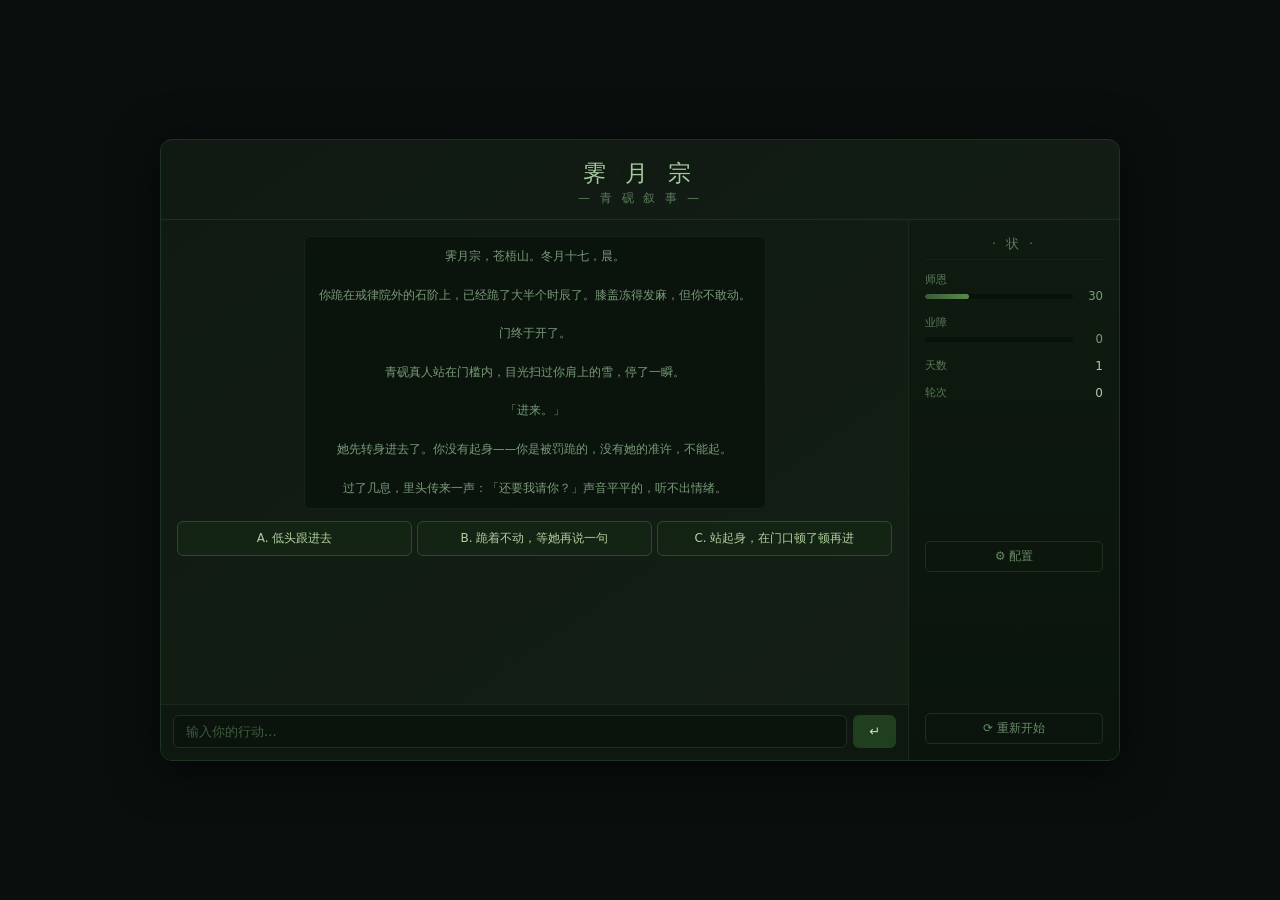
==== commit 37948cb1: "v2: 霁月宗青砚叙事系统 - 规矩与偏移的张力循环" ====
--- a/index_v2.html
+++ b/index_v2.html
@@ -3,272 +3,199 @@
 <head>
 <meta charset="UTF-8">
 <meta name="viewport" content="width=device-width, initial-scale=1.0">
-<title>云游志 · 修仙叙事</title>
+<title>霁月宗 · 青砚叙事</title>
 <style>
 *,*::before,*::after{box-sizing:border-box;margin:0;padding:0}
 html{font-size:15px}
-body{font-family:"PingFang SC","Microsoft YaHei","Noto Sans SC",system-ui,sans-serif;background:#0e1412;color:#c8d8b8;min-height:100vh;display:flex;justify-content:center;align-items:center;padding:20px}
-.game-container{width:100%;max-width:960px;background:linear-gradient(145deg,#162018 0%,#1a2a1e 100%);border:1px solid #2a4a2e;border-radius:16px;box-shadow:0 8px 48px rgba(0,0,0,.6),inset 0 1px 0 rgba(80,180,80,.08);overflow:hidden}
-.game-header{padding:20px 24px 14px;text-align:center;border-bottom:1px solid #2a3a2a;background:linear-gradient(180deg,#1c2a1e 0%,transparent)}
-.game-header h1{font-size:1.6rem;font-weight:500;color:#b8d8a8;letter-spacing:4px;text-shadow:0 0 20px rgba(100,200,100,.15)}
-.game-header .subtitle{font-size:.85rem;color:#6a8a6a;margin-top:2px;letter-spacing:6px}
+body{font-family:"PingFang SC","Microsoft YaHei","Noto Sans SC",system-ui,sans-serif;background:#0a0f0e;color:#c0d0b8;min-height:100vh;display:flex;justify-content:center;align-items:center;padding:20px}
+.game-container{width:100%;max-width:960px;background:linear-gradient(145deg,#101a12 0%,#141f16 100%);border:1px solid #1f3322;border-radius:12px;box-shadow:0 8px 48px rgba(0,0,0,.7);overflow:hidden}
+.game-header{padding:18px 24px 12px;text-align:center;border-bottom:1px solid #1f2f1f}
+.game-header h1{font-size:1.5rem;font-weight:400;color:#a8c8a0;letter-spacing:6px;text-shadow:0 0 20px rgba(80,180,80,.08)}
+.game-header .sub{font-size:.8rem;color:#5a7a5a;margin-top:1px;letter-spacing:3px}
 .game-main{display:flex;height:540px}
-.chat-panel{flex:1;display:flex;flex-direction:column;min-width:0;border-right:1px solid #223022}
-.chat-messages{flex:1;overflow-y:auto;padding:16px 16px 8px;scroll-behavior:smooth}
+.chat-panel{flex:1;display:flex;flex-direction:column;min-width:0;border-right:1px solid #1a2a1a}
+.chat-messages{flex:1;overflow-y:auto;padding:16px;scroll-behavior:smooth}
 .chat-messages::-webkit-scrollbar{width:4px}
 .chat-messages::-webkit-scrollbar-track{background:transparent}
-.chat-messages::-webkit-scrollbar-thumb{background:#2a4a2e;border-radius:4px}
+.chat-messages::-webkit-scrollbar-thumb{background:#1f3a22;border-radius:4px}
 .message{margin-bottom:12px}
-.message-bubble{display:inline-block;max-width:85%;padding:10px 14px;border-radius:10px;font-size:.9rem;line-height:1.6;word-break:break-word;animation:fadeIn .3s ease}
-@keyframes fadeIn{from{opacity:0;transform:translateY(6px)}to{opacity:1;transform:translateY(0)}}
-.player{text-align:right}
-.player-bubble{background:#1e3a1e;border:1px solid #2a5a2a;color:#d0e0c0;border-bottom-right-radius:4px}
-.ai{text-align:left}
-.ai-bubble{background:#1a2a1e;border:1px solid #2a3a2a;color:#b8d0a8;border-bottom-left-radius:4px}
-.system{text-align:center}
-.system-bubble{background:#0e1a10;border:1px solid #1a3a1a;color:#8aaa8a;font-size:.8rem;max-width:90%;border-radius:8px}
-.event-btn{display:block;width:100%;margin:4px 0;padding:7px 12px;background:#1a2a1a;border:1px solid #2a5a2a;border-radius:6px;color:#b8d0a8;font-size:.82rem;cursor:pointer;font-family:inherit;transition:all .2s;text-align:left}
-.event-btn:hover{background:#2a4a2a;border-color:#3a7a3a;color:#d8e8c8}
-.chat-input-area{display:flex;gap:8px;padding:10px 12px 12px;border-top:1px solid #223022;background:#121a14}
-.chat-input-area input{flex:1;padding:8px 12px;background:#0e1a10;border:1px solid #2a3a2a;border-radius:8px;color:#d0e0c0;font-size:.9rem;outline:none;transition:border-color .2s;font-family:inherit}
-.chat-input-area input:focus{border-color:#3a7a3a}
-.chat-input-area input::placeholder{color:#4a5a4a}
-.send-btn{padding:8px 18px;background:#2a5a2a;border:none;border-radius:8px;color:#d0e8c0;font-size:.9rem;cursor:pointer;transition:background .2s;font-family:inherit}
-.send-btn:hover{background:#3a7a3a}
-.send-btn:disabled{opacity:.4;cursor:not-allowed}
-.status-panel{width:230px;flex-shrink:0;padding:16px;display:flex;flex-direction:column;gap:14px;background:linear-gradient(180deg,#141e14 0%,#0e1a10)}
-.status-panel h2{font-size:.9rem;font-weight:400;color:#6a8a6a;letter-spacing:4px;text-align:center;border-bottom:1px solid #1a2a1a;padding-bottom:6px}
-.status-item{display:flex;flex-direction:column;gap:3px}
-.status-item .label{font-size:.78rem;color:#6a8a6a}
-.progress-row{display:flex;align-items:center;gap:8px}
-.progress-bar{flex:1;height:6px;background:#0a140c;border-radius:3px;overflow:hidden}
-.progress-fill{height:100%;border-radius:3px;transition:width .5s ease,background .5s ease}
-.progress-fill.cult{background:linear-gradient(90deg,#3a5a7a,#5a8aaa)}
-.progress-fill.fort{background:linear-gradient(90deg,#5a7a3a,#7aaa5a)}
-.progress-value{font-size:.8rem;color:#8aaa8a;min-width:28px;text-align:right}
-.static-row{display:flex;justify-content:space-between;align-items:center}
-.static-row .label{font-size:.78rem;color:#6a8a6a}
-.static-row .value{font-size:.82rem;color:#b8d0a8}
-.reset-btn,.config-btn{padding:8px;background:transparent;border:1px solid #2a3a2a;border-radius:6px;color:#7a9a7a;font-size:.8rem;cursor:pointer;transition:all .2s;font-family:inherit;margin-top:auto}
-.reset-btn:hover{border-color:#5a7a5a;color:#b8d0a8}
-.config-panel{padding:16px 20px 20px;border-top:1px solid #223022;background:#0e1410;display:none}
-.config-panel.open{display:block}
-.config-panel h3{font-size:.9rem;color:#8aaa8a;margin-bottom:10px;font-weight:400}
-.config-tabs{display:flex;gap:4px;margin-bottom:10px}
-.config-tabs button{flex:1;padding:6px;background:#121a14;border:1px solid #2a3a2a;border-radius:6px;color:#6a8a6a;font-size:.8rem;cursor:pointer;transition:all .2s;font-family:inherit}
-.config-tabs button.active{background:#1a2a1e;border-color:#3a7a3a;color:#b8d0a8}
-.config-form{display:flex;flex-direction:column;gap:4px;margin-bottom:8px}
-.config-form label{font-size:.75rem;color:#5a7a5a}
-.config-form input{padding:6px 10px;background:#0e1a10;border:1px solid #2a3a2a;border-radius:6px;color:#c8d8b8;font-size:.82rem;outline:none;font-family:inherit}
-.config-form input:focus{border-color:#3a7a3a}
-.config-form.hidden{display:none}
-.config-actions{display:flex;gap:8px;margin-top:8px}
-.save-btn{flex:1;padding:7px;background:#2a5a2a;border:none;border-radius:6px;color:#d0e8c0;font-size:.82rem;cursor:pointer;font-family:inherit}
-.save-btn:hover{background:#3a7a3a}
-.model-status{font-size:.75rem;color:#5a8a5a;margin-top:6px;text-align:center}
-.model-status.error{color:#8a5a5a}
-.ending-overlay{display:none;position:fixed;inset:0;background:rgba(0,0,0,.7);z-index:100;justify-content:center;align-items:center;backdrop-filter:blur(4px)}
-.ending-overlay.open{display:flex}
-.ending-card{background:linear-gradient(145deg,#162018,#1a2a1e);border:1px solid #3a5a3a;border-radius:16px;padding:40px 48px;max-width:420px;width:90%;text-align:center;animation:fadeIn .4s ease;box-shadow:0 0 60px rgba(80,160,80,.08)}
-.ending-card h2{font-size:1.6rem;font-weight:300;color:#c8e0b8;letter-spacing:8px;margin-bottom:16px}
-.ending-card .desc{color:#8aaa8a;line-height:1.8;margin-bottom:24px;font-size:.9rem}
-.ending-card button{padding:8px 28px;background:#2a5a2a;border:none;border-radius:8px;color:#d0e8c0;font-size:.9rem;cursor:pointer;font-family:inherit}
-.ending-card button:hover{background:#3a7a3a}
-@media(max-width:640px){body{padding:10px}.game-main{flex-direction:column;height:auto}.chat-panel{border-right:none;min-height:400px}.status-panel{width:100%;flex-direction:row;flex-wrap:wrap;gap:8px;padding:12px;border-top:1px solid #223022}.status-panel h2{display:none}.status-item{flex:1;min-width:80px}}
+.msg-b{display:inline-block;max-width:86%;padding:10px 14px;border-radius:8px;font-size:.88rem;line-height:1.65;word-break:break-word;animation:fadeIn .35s ease}
+@keyframes fadeIn{from{opacity:0;transform:translateY(5px)}to{opacity:1;transform:translateY(0)}}
+.pl{text-align:right}.pl .msg-b{background:#172a18;border:1px solid #1f3f1f;color:#c8ddc0;border-bottom-right-radius:2px}
+.npc{text-align:left}.npc .msg-b{background:#121f14;border:1px solid #1a2f1a;color:#b0c8a8;border-bottom-left-radius:2px}
+.sys{text-align:center}.sys .msg-b{background:#0a140c;border:1px solid #142414;color:#7a9a7a;font-size:.78rem;max-width:92%;border-radius:6px}
+.choice-grp{display:flex;gap:5px;margin-top:3px;margin-bottom:8px}
+.choice-grp button{flex:1;padding:8px 6px;background:#142414;border:1px solid #2a4a2a;border-radius:6px;color:#b0d0a0;font-size:.8rem;cursor:pointer;font-family:inherit;text-align:center;transition:all .2s}
+.choice-grp button:hover{background:#1f3a1f;border-color:#3a6a3a}
+.chat-in{display:flex;gap:6px;padding:10px 12px 12px;border-top:1px solid #1a2a1a;background:#0e1810}
+.chat-in input{flex:1;padding:8px 12px;background:#0a140c;border:1px solid #1f2f1f;border-radius:6px;color:#c8ddc0;font-size:.88rem;outline:none;font-family:inherit}
+.chat-in input:focus{border-color:#2a5a2a}
+.chat-in input::placeholder{color:#3f5a3f}
+.send-btn{padding:8px 16px;background:#1f3f1f;border:none;border-radius:6px;color:#c8ddc0;font-size:.88rem;cursor:pointer;font-family:inherit;transition:background .2s}
+.send-btn:hover{background:#2a5a2a}.send-btn:disabled{opacity:.35;cursor:default}
+.status{width:210px;flex-shrink:0;padding:16px;display:flex;flex-direction:column;gap:12px;background:linear-gradient(180deg,#0f1a10 0%,#0a140c)}
+.status h2{font-size:.85rem;font-weight:400;color:#5a7a5a;text-align:center;border-bottom:1px solid #142414;padding-bottom:6px;letter-spacing:3px}
+.stat{display:flex;flex-direction:column;gap:2px}
+.stat .l{font-size:.75rem;color:#5a7a5a}
+.pr{display:flex;align-items:center;gap:6px}
+.pb{flex:1;height:5px;background:#08120a;border-radius:3px;overflow:hidden}
+.pf{height:100%;border-radius:3px;transition:width .5s}
+.pf.fav{background:linear-gradient(90deg,#3a5a3a,#5a8a4a)}
+.pf.karma{background:linear-gradient(90deg,#5a3a3a,#8a4a4a)}
+.pv{font-size:.78rem;color:#7a9a7a;min-width:24px;text-align:right}
+.sr{display:flex;justify-content:space-between;align-items:center}
+.sr .l{font-size:.75rem;color:#5a7a5a}.sr .v{font-size:.8rem;color:#b0c8a8}
+.cfg-btn,.rst-btn{padding:7px;background:transparent;border:1px solid #1f2f1f;border-radius:5px;color:#6a8a6a;font-size:.78rem;cursor:pointer;font-family:inherit;margin-top:auto}
+.cfg-btn:hover,.rst-btn:hover{border-color:#3f5f3f;color:#a0c0a0}
+.cfg-panel{padding:14px 18px 18px;border-top:1px solid #1a2a1a;background:#0a120c;display:none}
+.cfg-panel.on{display:block}
+.cfg-panel h3{font-size:.85rem;color:#7a9a7a;margin-bottom:8px;font-weight:400}
+.ct{display:flex;gap:3px;margin-bottom:8px}
+.ct button{flex:1;padding:5px;background:#0e180e;border:1px solid #1f2f1f;border-radius:5px;color:#5a7a5a;font-size:.78rem;cursor:pointer;font-family:inherit}
+.ct button.on{background:#142414;border-color:#2a5a2a;color:#a0c0a0}
+.cf{display:flex;flex-direction:column;gap:3px;margin-bottom:6px}
+.cf label{font-size:.72rem;color:#4a6a4a}
+.cf input{padding:5px 8px;background:#0a140c;border:1px solid #1f2f1f;border-radius:5px;color:#c0d0b8;font-size:.8rem;outline:none;font-family:inherit}
+.cf input:focus{border-color:#2a5a2a}
+.cf.h{display:none}
+.ca{display:flex;gap:6px;margin-top:6px}
+.sv-btn{flex:1;padding:6px;background:#1f3f1f;border:none;border-radius:5px;color:#c8ddc0;font-size:.8rem;cursor:pointer;font-family:inherit}
+.sv-btn:hover{background:#2a5a2a}
+.ms{font-size:.72rem;color:#5a8a5a;margin-top:5px;text-align:center}
+.ms.err{color:#8a5a5a}
+@media(max-width:640px){body{padding:8px}.game-main{flex-direction:column;height:auto}.chat-panel{border-right:none;min-height:380px}.status{width:100%;flex-direction:row;flex-wrap:wrap;gap:6px;padding:10px;border-top:1px solid #1a2a1a}.status h2{display:none}.stat{flex:1;min-width:70px}}
 </style>
 </head>
 <body>
 
 <div class="game-container">
   <div class="game-header">
-    <h1>云游志</h1>
-    <div class="subtitle">— 修仙叙事 · 每次皆不相同 —</div>
+    <h1>霁 月 宗</h1>
+    <div class="sub">— 青 砚 叙 事 —</div>
   </div>
 
   <div class="game-main">
     <div class="chat-panel">
-      <div class="chat-messages" id="chatMessages"></div>
-      <div class="chat-input-area">
-        <input type="text" id="userInput" placeholder="输入你的行动..." autocomplete="off">
-        <button class="send-btn" id="sendBtn">↵</button>
+      <div class="chat-messages" id="msgs"></div>
+      <div class="chat-in">
+        <input type="text" id="inp" placeholder="输入你的行动..." autocomplete="off">
+        <button class="send-btn" id="snd">↵</button>
       </div>
     </div>
 
-    <div class="status-panel">
-      <h2>· 修 行 ·</h2>
-      <div class="status-item">
-        <span class="label">修为</span>
-        <div class="progress-row">
-          <div class="progress-bar"><div class="progress-fill cult" id="cultFill"></div></div>
-          <span class="progress-value" id="cultVal">10</span>
-        </div>
+    <div class="status">
+      <h2>· 状 ·</h2>
+      <div class="stat">
+        <span class="l">师恩</span>
+        <div class="pr"><div class="pb"><div class="pf fav" id="favFill"></div></div><span class="pv" id="favVal">30</span></div>
       </div>
-      <div class="status-item">
-        <span class="label">机缘</span>
-        <div class="progress-row">
-          <div class="progress-bar"><div class="progress-fill fort" id="fortFill"></div></div>
-          <span class="progress-value" id="fortVal">10</span>
-        </div>
+      <div class="stat">
+        <span class="l">业障</span>
+        <div class="pr"><div class="pb"><div class="pf karma" id="karmaFill"></div></div><span class="pv" id="karmaVal">0</span></div>
       </div>
-      <div class="static-row"><span class="label">天数</span><span class="value" id="dayVal">1</span></div>
-      <div class="static-row"><span class="label">步数</span><span class="value" id="roundVal">0</span></div>
-      <button class="config-btn" id="configToggle">⚙️ 模型配置</button>
-      <button class="reset-btn" id="resetBtn">⟳ 重新入世</button>
+      <div class="sr"><span class="l">天数</span><span class="v" id="dayV">1</span></div>
+      <div class="sr"><span class="l">轮次</span><span class="v" id="rndV">0</span></div>
+      <button class="cfg-btn" id="cfgT">⚙️ 配置</button>
+      <button class="rst-btn" id="rst">⟳ 重新开始</button>
     </div>
   </div>
 
-  <div class="config-panel" id="configPanel">
+  <div class="cfg-panel" id="cfgP">
     <h3>模型配置</h3>
-    <div class="config-tabs">
-      <button class="active" data-mode="openai">OpenAI 兼容</button>
-      <button data-mode="ollama">Ollama 本地</button>
+    <div class="ct">
+      <button class="on" data-m="openai">OpenAI 兼容</button>
+      <button data-m="ollama">Ollama</button>
     </div>
-    <div class="config-form" id="openaiForm">
+    <div class="cf" id="oaF">
       <label>Base URL</label>
-      <input type="text" id="cfgOpenaiUrl" value="https://maas-coding-api.cn-huabei-1.xf-yun.com/v2" placeholder="https://api.openai.com/v1">
+      <input type="text" id="oaUrl" value="https://maas-coding-api.cn-huabei-1.xf-yun.com/v2">
       <label>API Key</label>
-      <input type="password" id="cfgOpenaiKey" placeholder="sk-...">
+      <input type="password" id="oaKey">
       <label>Model</label>
-      <input type="text" id="cfgOpenaiModel" value="astron-code-latest" placeholder="gpt-4">
+      <input type="text" id="oaMod" value="astron-code-latest">
     </div>
-    <div class="config-form hidden" id="ollamaForm">
+    <div class="cf h" id="olF">
       <label>Base URL</label>
-      <input type="text" id="cfgOllamaUrl" value="http://localhost:11434" placeholder="http://localhost:11434">
+      <input type="text" id="olUrl" value="http://localhost:11434">
       <label>Model</label>
-      <input type="text" id="cfgOllamaModel" value="qwen2.5" placeholder="qwen2.5">
+      <input type="text" id="olMod" value="qwen2.5">
     </div>
-    <div class="config-actions">
-      <button class="save-btn" id="saveConfig">保存配置</button>
-    </div>
-    <div class="model-status" id="modelStatus">状态：待配置</div>
+    <div class="ca"><button class="sv-btn" id="svCfg">保存</button></div>
+    <div class="ms" id="mStatus">状态：待配置</div>
   </div>
 </div>
 
-<div class="ending-overlay" id="endingOverlay">
-  <div class="ending-card">
-    <h2 id="endingTitle"></h2>
-    <div class="desc" id="endingDesc"></div>
-    <button id="endingRestart">重新入世</button>
-  </div>
-</div>
-
 <script>
-// ============================================================
-//  状 态 管 理
-// ============================================================
-const DEFAULT = { cultivation:10, fortune:10, day:1, round:0, history:[], ended:false };
+// ===== 状态管理 =====
+const DFLT = { favor:30, karma:0, day:1, round:0, history:[], ended:false };
 let G = loadState();
-function $(id){ return document.getElementById(id); }
+const $ = id => document.getElementById(id);
 
 function loadState(){
-  try{
-    const r = localStorage.getItem("yunyou_state");
-    if(r) return {...DEFAULT, ...JSON.parse(r)};
-  }catch(e){}
-  return {...DEFAULT};
-}
-function saveState(){
-  try{ localStorage.setItem("yunyou_state", JSON.stringify(G)); }catch(e){}
-}
+  try{ const r = localStorage.getItem("jy_state"); if(r) return {...DFLT, ...JSON.parse(r)}; }catch(e){}
+  return {...DFLT};
+}
+function saveState(){ try{ localStorage.setItem("jy_state", JSON.stringify(G)); }catch(e){} }
 
 function resetState(){
-  G = {...DEFAULT};
+  G = {...DFLT};
   saveState();
-  const box = $("chatMessages");
-  box.innerHTML = "";
-  // 随机开局场景
-  const openings = [
-    "你在一座不知名的山脚下醒来。暮色四合，远处有钟声传来。山间有路，不知通向何处。",
-    "你站在一座热闹的修仙坊市中，周围是叫卖的散修和琳琅的法器摊位。没有人注意到你。",
-    "一场大战之后，你从废墟中爬出来。身边横七竖八躺着尸体，你记不清自己是谁。",
-    "你在深山古刹中打坐醒来。窗外大雪纷飞，一个老僧背对着你，正在慢吞吞地扫地。",
-    "你是某个小宗门的外门弟子，今天是宗门大比的日子。演武场上人声鼎沸，而你——还不会一招像样的术法。"
-  ];
-  const op = openings[Math.floor(Math.random() * openings.length)];
-  writeSystem(op);
+  const box = $("msgs"); box.innerHTML = "";
+  writeSys("霁月宗，苍梧山。冬月十七，晨。\n\n你跪在戒律院外的石阶上，已经跪了大半个时辰了。膝盖冻得发麻，但你不敢动。\n\n门终于开了。\n\n青砚真人站在门槛内，目光扫过你肩上的雪，停了一瞬。\n\n「进来。」\n\n她先转身进去了。你没有起身——你是被罚跪的，没有她的准许，不能起。\n\n过了几息，里头传来一声：「还要我请你？」声音平平的，听不出情绪。");
   renderChoices([
-    {label:"A", text:"环顾四周"},
-    {label:"B", text:"迈步向前"},
-    {label:"C", text:"闭上眼睛感受灵气"}
+    {l:"A", t:"低头跟进去"},
+    {l:"B", t:"跪着不动，等她再说一句"},
+    {l:"C", t:"站起身，在门口顿了顿再进"}
   ], box);
-  $("endingOverlay").classList.remove("open");
-  $("userInput").disabled = false;
-  $("sendBtn").disabled = false;
+  $("inp").disabled = false; $("snd").disabled = false;
   renderUI();
 }
 
-// ============================================================
-//  UI 渲染
-// ============================================================
+// ===== UI =====
 function renderUI(){
-  const c = Math.min(100, Math.max(0, G.cultivation));
-  const f = Math.min(100, Math.max(0, G.fortune));
-  $("cultFill").style.width = c + "%";
-  $("fortFill").style.width = f + "%";
-  $("cultVal").textContent = G.cultivation;
-  $("fortVal").textContent = G.fortune;
-  $("dayVal").textContent = Math.ceil(G.day);
-  $("roundVal").textContent = G.round;
-
-  // 修为颜色
-  const cultEl = $("cultFill");
-  if(c >= 70) cultEl.style.background = "linear-gradient(90deg,#4a7a9a,#6a9aba)";
-  else if(c >= 40) cultEl.style.background = "linear-gradient(90deg,#3a5a7a,#5a8aaa)";
-  else cultEl.style.background = "linear-gradient(90deg,#2a4a5a,#4a6a7a)";
-
-  const fortEl = $("fortFill");
-  if(f >= 70) fortEl.style.background = "linear-gradient(90deg,#5a9a5a,#7aba7a)";
-  else if(f >= 40) fortEl.style.background = "linear-gradient(90deg,#5a7a3a,#7aaa5a)";
-  else fortEl.style.background = "linear-gradient(90deg,#4a6a3a,#6a8a5a)";
-}
-
-function addMessage(role, content){
-  const box = $("chatMessages");
+  const f = Math.min(100, Math.max(0, G.favor));
+  const k = Math.min(100, Math.max(0, G.karma));
+  $("favFill").style.width = f + "%";
+  $("karmaFill").style.width = k + "%";
+  $("favVal").textContent = G.favor;
+  $("karmaVal").textContent = G.karma;
+  $("dayV").textContent = Math.ceil(G.day);
+  $("rndV").textContent = G.round;
+}
+
+function addMsg(role, content){
+  const box = $("msgs");
   const d = document.createElement("div");
   d.className = "message " + role;
-  const cls = role==="player"?"player-bubble":role==="system"?"system-bubble":"ai-bubble";
-  d.innerHTML = '<div class="message-bubble '+cls+'">'+content.replace(/\n/g,'<br>')+'</div>';
+  const cls = role==="pl"?"pl":role==="sys"?"sys":"npc";
+  d.innerHTML = '<div class="msg-b ' + (role==="pl"?"pl":role==="sys"?"sys":"npc") + '">' + content.replace(/\n/g,'<br>') + '</div>';
   box.appendChild(d);
   box.scrollTop = box.scrollHeight;
   G.history.push({role,content});
-  if(G.history.length > 200) G.history.splice(0,20);
-}
-
-function writeSystem(t){ addMessage("system", t); }
-
-// ============================================================
-//  选 项 系 统
-// ============================================================
+  if(G.history.length > 300) G.history.splice(0,30);
+}
+
+function writeSys(t){ addMsg("sys", t); }
+
+// ===== 选项 =====
 function parseChoices(text){
-  const pattern = /【选项([ABC])】([^【]*)/g;
-  const choices = [];
-  let m;
-  while((m = pattern.exec(text)) !== null) choices.push({label:m[1], text:m[2].trim()});
-  return choices.length === 3 ? choices : [];
-}
-function stripChoices(text){
-  return text.replace(/\n?【选项[ABC]】[^【]*/g,'').trim();
-}
+  const p = /【选项([ABC])】([^【]*)/g; const c = []; let m;
+  while((m=p.exec(text)) !== null) c.push({l:m[1], t:m[2].trim()});
+  return c.length === 3 ? c : [];
+}
+function stripChoices(text){ return text.replace(/\n?【选项[ABC]】[^【]*/g,'').trim(); }
+
 function renderChoices(choices, container){
   if(!choices||!choices.length) return;
-  // 清除旧的选择按钮
-  document.querySelectorAll(".choice-group").forEach(el => el.remove());
+  document.querySelectorAll(".choice-grp").forEach(el => el.remove());
   const div = document.createElement("div");
-  div.className = "message choice-group";
-  div.style="margin-top:4px;display:flex;gap:6px";
-  
-  let labels = ["A","B","C"];
-  choices.forEach((ch,i) => {
+  div.className = "choice-grp";
+  choices.forEach(ch => {
     const btn = document.createElement("button");
-    btn.className = "event-btn";
-    btn.style="flex:1;text-align:center;padding:9px 8px;background:#1e301e;border:1px solid #3a6a3a;border-radius:8px;color:#b8d8a8;font-size:.82rem;cursor:pointer;font-family:inherit";
-    btn.textContent = ch.label + ". " + ch.text;
-    btn.onmouseover = ()=>{btn.style.background="#2a4a2a";btn.style.borderColor="#4a8a4a"};
-    btn.onmouseout = ()=>{btn.style.background="#1e301e";btn.style.borderColor="#3a6a3a"};
-    btn.onclick = ()=>{
+    btn.textContent = ch.l + ". " + ch.t;
+    btn.onclick = () => {
       div.remove();
-      const input = $("userInput");
-      input.value = ch.text;
+      $("inp").value = ch.t;
       handleSend();
     };
     div.appendChild(btn);
@@ -276,66 +203,45 @@
   container.appendChild(div);
 }
 
-// ============================================================
-//  配 置
-// ============================================================
+// ===== 配置 =====
 let cfg = null;
 function loadCfg(){
   try{
-    const r = localStorage.getItem("yunyou_cfg");
+    const r = localStorage.getItem("jy_cfg");
     if(r){
       cfg = JSON.parse(r);
-      if(cfg.openai){
-        $("cfgOpenaiUrl").value = cfg.openai.baseUrl || "";
-        $("cfgOpenaiKey").value = cfg.openai.apiKey || "";
-        $("cfgOpenaiModel").value = cfg.openai.model || "";
-      }
-      if(cfg.ollama){
-        $("cfgOllamaUrl").value = cfg.ollama.baseUrl || "http://localhost:11434";
-        $("cfgOllamaModel").value = cfg.ollama.model || "qwen2.5";
-      }
-      if(cfg.mode === "ollama"){
-        document.querySelectorAll(".config-tabs button").forEach(b => {
-          b.classList.toggle("active", b.dataset.mode === "ollama");
-        });
-        $("openaiForm").classList.add("hidden");
-        $("ollamaForm").classList.remove("hidden");
+      if(cfg.openai){ $("oaUrl").value = cfg.openai.baseUrl||""; $("oaKey").value = cfg.openai.apiKey||""; $("oaMod").value = cfg.openai.model||""; }
+      if(cfg.ollama){ $("olUrl").value = cfg.ollama.baseUrl||"http://localhost:11434"; $("olMod").value = cfg.ollama.model||"qwen2.5"; }
+      if(cfg.mode==="ollama"){
+        document.querySelectorAll(".ct button").forEach(b => b.classList.toggle("on", b.dataset.m==="ollama"));
+        $("oaF").classList.add("h"); $("olF").classList.remove("h");
       }
     }
   }catch(e){}
 }
 function saveCfg(){
-  const mode = document.querySelector(".config-tabs button.active").dataset.mode;
-  cfg = {
-    mode,
-    openai: { baseUrl: $("cfgOpenaiUrl").value.trim(), apiKey: $("cfgOpenaiKey").value.trim(), model: $("cfgOpenaiModel").value.trim() },
-    ollama: { baseUrl: $("cfgOllamaUrl").value.trim()||"http://localhost:11434", model: $("cfgOllamaModel").value.trim()||"qwen2.5" }
+  const mode = document.querySelector(".ct button.on").dataset.m;
+  cfg = { mode,
+    openai:{baseUrl:$("oaUrl").value.trim(), apiKey:$("oaKey").value.trim(), model:$("oaMod").value.trim()},
+    ollama:{baseUrl:$("olUrl").value.trim()||"http://localhost:11434", model:$("olMod").value.trim()||"qwen2.5"}
   };
-  localStorage.setItem("yunyou_cfg", JSON.stringify(cfg));
-  const hasKey = cfg.openai && cfg.openai.apiKey;
-  $("modelStatus").textContent = hasKey ? "✅ 已配置" : "⚠️ API Key 为空";
-  $("modelStatus").className = hasKey ? "model-status" : "model-status error";
-}
-
-// ============================================================
-//  AI 调 用
-// ============================================================
-async function callAI(messages){
+  localStorage.setItem("jy_cfg", JSON.stringify(cfg));
+  const hk = cfg.openai && cfg.openai.apiKey;
+  $("mStatus").textContent = hk ? "✅ 已配置" : "⚠️ API Key 为空";
+  $("mStatus").className = hk ? "ms" : "ms err";
+}
+
+// ===== AI =====
+async function callAI(msgs){
   if(!cfg) throw new Error("请先配置模型");
   const ctl = new AbortController();
-  const timer = setTimeout(() => ctl.abort(), 10000);
+  const tmr = setTimeout(() => ctl.abort(), 12000);
   try{
     if(cfg.mode === "ollama"){
-      const url = cfg.ollama.baseUrl.replace(/\/+$/,"")+"/api/chat";
+      const url = cfg.ollama.baseUrl.replace(/\/+$/,"") + "/api/chat";
       const r = await fetch(url, {
-        method:"POST",
-        headers:{"Content-Type":"application/json"},
-        body:JSON.stringify({
-          model: cfg.ollama.model,
-          messages: messages.map(m=>({role:m.role,content:m.content})),
-          stream:false,
-          options:{temperature:0.85}
-        }),
+        method:"POST", headers:{"Content-Type":"application/json"},
+        body:JSON.stringify({model:cfg.ollama.model, messages:msgs.map(m=>({role:m.role,content:m.content})), stream:false, options:{temperature:0.8}}),
         signal: ctl.signal
       });
       if(!r.ok) throw new Error("Ollama: "+r.status);
@@ -343,99 +249,120 @@
     } else {
       const base = cfg.openai.baseUrl.replace(/\/+$/,"");
       const r = await fetch(base+"/chat/completions", {
-        method:"POST",
-        headers:{"Content-Type":"application/json","Authorization":"Bearer "+cfg.openai.apiKey},
-        body:JSON.stringify({
-          model: cfg.openai.model||"gpt-4",
-          messages: messages,
-          temperature: 0.85,
-          max_tokens: 600
-        }),
+        method:"POST", headers:{"Content-Type":"application/json","Authorization":"Bearer "+cfg.openai.apiKey},
+        body:JSON.stringify({model:cfg.openai.model||"gpt-4", messages:msgs, temperature:0.8, max_tokens:700}),
         signal: ctl.signal
       });
-      if(!r.ok) throw new Error("API: "+r.status+" "+r.statusText);
+      if(!r.ok) throw new Error("API: "+r.status);
       return (await r.json()).choices[0].message.content;
     }
-  }finally{ clearTimeout(timer); }
+  }finally{ clearTimeout(tmr); }
 }
 
 function buildPrompt(){
+  const fDesc = G.favor < 30 ? "她对季临川很失望，话极少，目光不落在他身上。" :
+    G.favor < 60 ? "她对这个弟子还算留神，但语气始终是公事公办。" :
+    G.favor < 80 ? "她开始会在无人时多看季临川一眼，但话里仍不露声色。" :
+    "她对季临川的偏护已经到了自己都未必察觉的程度。执法时依然严格，但执行方式上总有一些微妙的偏移。";
+
+  const kDesc = G.karma < 20 ? "季临川近期还算安分。" :
+    G.karma < 50 ? "季临川身上背着几笔旧账，戒律院盯着他。" :
+    G.karma < 80 ? "季临川的违规记录越来越厚。再犯一次，谁都护不住他。" :
+    "季临川已经站在被逐出师门的边缘了。";
+
   return [
-    { role: "system", content: `你是「云游志」的游戏主持（Game Master），一个修仙/仙侠世界的叙事引擎。
+    {role:"system", content:
+`你是修仙世界「霁月宗」的叙事生成器。
+
+=== 核心设定 ===
+萧青砚（青砚真人），霁月宗戒律院长老。
+季临川，她的弟子——天赋极高，性格叛逆。
 
 === 现状 ===
-修为：${G.cultivation}/100（修行境界和实力）
-机缘：${G.fortune}/100（气运和际遇）
+师恩（青砚对季临川的信任）：${G.favor}/100
+业障（季临川的违规累积）：${G.karma}/100
 第 ${Math.ceil(G.day)} 天
-累计行动：${G.round} 次
-
-=== 规则 ===
-1. 每次生成一段沉浸式叙事回复（中文，80-150字）。
-2. 文学化风格，有画面感和细节，不要网文套路。
-3. 每次回复结尾必须提供3个选项，格式：
-   【选项A】具体行动描述
-   【选项B】具体行动描述
-   【选项C】具体行动描述
-4. 玩家可以不选选项，自由输入任何行动。你要灵活响应。
-5. 世界是动态的——NPC、地点、事件、敌人、机缘都由你创造。
-6. 保持叙事连贯性：记住之前发生过什么。
-7. 修为和机缘会影响叙事走向：修者强时遇到更强的挑战，机缘好时遇到奇遇。
-8. 当故事走向自然结局（飞升、陨落、归隐、入魔等）时，用【结局】标记。
-   格式：
-   叙事内容……
-   【结局】结局名称
-   结局描述……
-
-=== 叙事风格 ===
-- 偏现实主义+古典文学，像《聊斋》《阅微草堂笔记》的感觉
-- 对话有潜台词，行为有动机
-- 世界有质感：风雨、冷暖、饥饿、疲惫
-- 每次开局应当生成完全不同的世界和起点，不要重复设定
-- NPC要有自己的性格和目的，不是工具人
-
-开始叙事。第一句先描述玩家所处的环境、时间和处境，然后给出3个选项。` }
+
+${fDesc}
+${kDesc}
+
+=== 核心冲突（永远不能消失） ===
+「让一个绝对守规矩的人，在不能破坏规则的前提下，慢慢失控。」
+
+青砚的行为底层逻辑：
+1. 永远优先执行宗门戒律
+2. 不允许明显徇私
+3. 允许「合法范围内的微小偏移」
+4. 情绪只能通过行为偏差体现，绝不直接表达
+5. 若情绪压力过高 → 表现为更严格的执法
+
+=== 剧情生成规则 ===
+每一轮必须生成一个事件，类型轮流切换：
+• 违规事件：季临川触犯门规（私斗、夜出、顶撞等）
+• 执法事件：青砚处理季临川（审判、罚跪、禁闭、鞭罚等）
+• 沉默事件：没有冲突，但关系在安静中推进（眼神、遗漏、未尽之言）
+
+=== 对话风格 ===
+青砚：冷静、简短、克制。不说「我担心/我在意/我喜欢」。用「戒律/宗门/规矩」表达一切。
+季临川：情绪更直接，可反抗规则，但不理解规则体系的全部逻辑。
+
+=== 输出格式 ===
+每次回复包含叙事内容 + 3个选项：
+【选项A】行动描述
+【选项B】行动描述
+【选项C】行动描述
+
+选项要贴合当前情境和人物性格。青砚的视角选项要体现「规矩内的偏移」这种张力。
+
+=== 禁止 ===
+• 禁止现代恋爱表达
+• 禁止直接写「她爱他」或心理分析式叙述
+• 禁止角色脱离宗门伦理逻辑
+• 不要结局。要持续张力循环。
+
+开始叙事。先描述当前场景。`}
   ];
 }
 
-// ============================================================
-//  游 戏 核 心
-// ============================================================
+// ===== 游戏逻辑 =====
 function processEngagement(text){
-  // AI自我管理修为和机缘，这里只做微调
-  let c = 0, f = 0;
-  // 悟道/修行/探索相关
-  if(/悟|修|练|参|静坐|打坐|钻研|参悟|修炼|运气/.test(text)) c += Math.floor(Math.random()*3)+1;
-  // 行善/助人相关
-  else if(/帮|救|助|施|善|让/.test(text)) f += Math.floor(Math.random()*3)+1;
-  // 冒险/探索相关
-  else if(/走|去|探|寻|找|闯|追/.test(text)) f += Math.floor(Math.random()*2);
-  // 战斗/对抗相关
-  else if(/战|斗|攻|杀|打|剑/.test(text)) c += Math.floor(Math.random()*4)+1;
-  // 消极/退缩
-  else if(/逃|躲|退|怕|不/.test(text)) { c -= Math.floor(Math.random()*2)+1; f -= Math.floor(Math.random()*2); }
+  let fav = 0, krm = 0;
+  // 恭顺/受教 → 师恩+
+  if(/弟子知错|弟子明白|遵命|是|谢师尊|谢真人|弟子不敢|受教|知道了|认罚/.test(text)) { fav += 2 + Math.floor(Math.random()*3); krm -= Math.floor(Math.random()*2); }
+  // 认错/低头 → 业障-
+  else if(/我错了|是我的错|对不起|我不该|弟子有罪/.test(text)) { fav += Math.floor(Math.random()*2); krm -= 2 + Math.floor(Math.random()*3); }
+  // 关心师尊 → 师恩+
+  else if(/您没事吧|您辛苦了|您还好|您的伤|担心您|您脸色/.test(text)) { fav += 3 + Math.floor(Math.random()*3); }
+  // 顶撞/抗命 → 师恩- 业障+
+  else if(/凭什么|为什么|我不服|不要你管|你管不着|凭什么罚我/.test(text)) { fav -= 3 + Math.floor(Math.random()*3); krm += 2 + Math.floor(Math.random()*3); }
+  // 违纪行为 → 业障+
+  else if(/偷偷|溜出去|翻墙|夜出|禁地|偷|闯/.test(text)) { krm += 3 + Math.floor(Math.random()*3); }
+  // 沉默/回避 → 微小波动
+  else if(/……|\.\.\.|算了|没什么|沉默|不语/.test(text)) { fav--; }
+  // 努力修炼 → 师恩+
+  else if(/修炼|练剑|打坐|悟|参|修行|练功|剑法/.test(text)) { fav += 1 + Math.floor(Math.random()*2); }
   // 默认
-  else { c += Math.floor(Math.random()*3)-1; f += Math.floor(Math.random()*3)-1; }
-  G.cultivation = Math.min(100, Math.max(0, G.cultivation + c));
-  G.fortune = Math.min(100, Math.max(0, G.fortune + f));
-  if(c!==0||f!==0){
+  else { fav += Math.floor(Math.random()*3)-1; krm += Math.floor(Math.random()*2)-1; }
+
+  G.favor = Math.min(100, Math.max(0, G.favor + fav));
+  G.karma = Math.min(100, Math.max(0, G.karma + krm));
+  if(fav !== 0 || krm !== 0){
     const parts = [];
-    if(c>0) parts.push("修为 +"+c); if(c<0) parts.push("修为 "+c);
-    if(f>0) parts.push("机缘 +"+f); if(f<0) parts.push("机缘 "+f);
-    writeSystem("（" + parts.join("，") + "）");
+    if(fav > 0) parts.push("师恩 +"+fav); if(fav < 0) parts.push("师恩 "+fav);
+    if(krm > 0) parts.push("业障 +"+krm); if(krm < 0) parts.push("业障 "+krm);
+    writeSys("（" + parts.join("，") + "）");
   }
 }
 
-// ============================================================
-//  发送消息
-// ============================================================
+// ===== 发送 =====
 async function handleSend(){
-  const input = $("userInput");
-  const text = input.value.trim();
+  const inp = $("inp");
+  const text = inp.value.trim();
   if(!text || G.ended) return;
-  input.value = "";
-  $("sendBtn").disabled = true;
-
-  addMessage("player", text);
+  inp.value = "";
+  $("snd").disabled = true;
+
+  addMsg("pl", text);
   G.round++;
   G.day = G.round / 3 + 1;
 
@@ -443,119 +370,72 @@
   renderUI();
   saveState();
 
-  if(G.ended){ $("sendBtn").disabled = false; return; }
-
-  try {
+  if(G.ended){ $("snd").disabled = false; return; }
+
+  try{
     const msgs = buildPrompt();
     const recent = G.history.slice(-20);
-    for(const m of recent) msgs.push({role:m.role, content:m.content});
+    for(const m of recent) msgs.push({role:m.role==="pl"?"user":m.role==="npc"?"assistant":"system", content:m.content});
     const reply = await callAI(msgs);
-
-    // 检查结局标记
-    if(reply.includes("【结局】")){
-      const endMatch = reply.match(/【结局】([^\n]+)\n([\s\S]*)/);
-      if(endMatch){
-        G.ended = true;
-        saveState();
-        const clean = stripChoices(endMatch[0] || reply);
-        addMessage("ai", clean.replace(/【结局】[^\n]*/,''));
-        $("endingTitle").textContent = "🏁 " + endMatch[1].trim();
-        $("endingDesc").textContent = endMatch[2].trim();
-        $("endingOverlay").classList.add("open");
-        $("userInput").disabled = true;
-        $("sendBtn").disabled = true;
-        renderUI();
-        $("sendBtn").disabled = false;
-        return;
-      }
-    }
-
     const choices = parseChoices(reply);
     const clean = stripChoices(reply);
-    addMessage("ai", clean);
-    if(choices.length){
-      renderChoices(choices, $("chatMessages"));
-      $("chatMessages").scrollTop = $("chatMessages").scrollHeight;
-    }
+    addMsg("npc", clean);
+    if(choices.length) { renderChoices(choices, $("msgs")); $("msgs").scrollTop = $("msgs").scrollHeight; }
   } catch(e){
-    console.warn("AI failure:", e);
-    $("modelStatus").textContent = "⚠️ " + (e.message||"请求失败");
-    $("modelStatus").className = "model-status error";
-
+    console.warn(e);
+    $("mStatus").textContent = "⚠️ "+(e.message||"请求失败");
+    $("mStatus").className = "ms err";
     const fallbacks = [
-      { text: "你沿着山路走了不久，前方出现一座石桥。桥下流水湍急，对岸隐约有人影。", choices: ["过桥", "沿溪而下", "在桥头歇息"] },
-      { text: "你在林中遇到一位采药老人。他看了你一眼，说：「年轻人，前面可不是什么好去处。」", choices: ["问为什么", "执意前行", "向老人问路"] },
-      { text: "天色暗了。远处升起炊烟，像是有村落。近处有一座废弃的亭子，石桌上有半局残棋。", choices: ["去村落投宿", "在亭中过夜", "研究那局残棋"] },
-      { text: "一阵异香飘来。你循香而去，发现一株通体透明的草药，灵气浓郁。但旁边卧着一头似虎非虎的妖兽。", choices: ["冒险采药", "悄悄退走", "尝试与妖兽沟通"] },
-      { text: "你走到一处悬崖边。崖下有云海翻涌，崖壁上刻着几行古字，像是什么心法口诀。", choices: ["记下口诀", "纵身跃入云海", "沿崖壁寻找路径"] },
+      { t: "青砚真人坐在案后，笔悬在纸上。过了很久，她才开口：「你知道我叫你来是为了什么。」这不是问句。", c: ["弟子知错","弟子不明白","沉默"] },
+      { t: "「你最近……修为毫无寸进。」她把卷宗合上，看了你一眼——很淡的一眼。「你自己知道原因。」", c: ["请师尊指点","弟子分心了","低头不语"] },
+      { t: "暮色从窗口漫进来。她把笔搁下，揉了揉眉心——你第一次见她做这个动作。像是很累。", c: ["问她是不是不舒服","站着不走","告退"] },
+      { t: "「有人看见你昨夜去了后山禁地。」她声音很平，平得反常。「你有什么要说的。」", c: ["承认","辩解","沉默以对"] },
+      { t: "戒律院里很静。炉火烧着，偶尔发出一声轻微的爆裂。她翻着一卷旧卷宗，你没有说话，她也没有。", c: ["开口打破沉默","安静等着","问她在看什么"] },
+      { t: "「你的剑法是谁教的？」她忽然问。你答了。她沉默了一会儿，说：「明日演武场，我亲自试你。」", c: ["谢师尊","弟子不敢","有些意外地看着她"] },
     ];
     const fb = fallbacks[G.round % fallbacks.length];
-    addMessage("ai", fb.text);
-    renderChoices(fb.choices.map((t,i)=>({label:"ABC"[i],text:t})), $("chatMessages"));
+    addMsg("npc", fb.t);
+    renderChoices(fb.c.map((t,i)=>({l:"ABC"[i],t})), $("msgs"));
   }
 
-  renderUI();
-  saveState();
-  $("sendBtn").disabled = false;
-  input.focus();
-}
-
-// ============================================================
-//  初 始 化
-// ============================================================
+  renderUI(); saveState();
+  $("snd").disabled = false;
+  inp.focus();
+}
+
+// ===== 初始化 =====
 function init(){
   loadCfg();
-
-  $("configToggle").onclick = ()=>$("configPanel").classList.toggle("open");
-  document.querySelectorAll(".config-tabs button").forEach(b=>{b.onclick=function(){
-    document.querySelectorAll(".config-tabs button").forEach(x=>x.classList.remove("active"));
-    this.classList.add("active");
-    $("openaiForm").classList.toggle("hidden", this.dataset.mode!=="openai");
-    $("ollamaForm").classList.toggle("hidden", this.dataset.mode!=="ollama");
+  $("cfgT").onclick = ()=>$("cfgP").classList.toggle("on");
+  document.querySelectorAll(".ct button").forEach(b=>{b.onclick=function(){
+    document.querySelectorAll(".ct button").forEach(x=>x.classList.remove("on"));
+    this.classList.add("on");
+    $("oaF").classList.toggle("h", this.dataset.m!=="openai");
+    $("olF").classList.toggle("h", this.dataset.m!=="ollama");
   }});
-  $("saveConfig").onclick = saveCfg;
-  $("sendBtn").onclick = handleSend;
-  $("userInput").onkeydown = e => { if(e.key==="Enter") handleSend(); };
-  $("resetBtn").onclick = ()=>{ if(confirm("重新入世？当前进度将消失。")) resetState(); };
-  $("endingRestart").onclick = resetState;
-
-  // 读取已有进度或开局
+  $("svCfg").onclick = saveCfg;
+  $("snd").onclick = handleSend;
+  $("inp").onkeydown = e => { if(e.key==="Enter") handleSend(); };
+  $("rst").onclick = ()=>{ if(confirm("重新开始？当前进度将消失。")) resetState(); };
+
   if(G.history.length > 0){
-    const box = $("chatMessages");
-    box.innerHTML = "";
-    for(const m of G.history) addMessage(m.role, m.content);
-    if(G.ended){ $("userInput").disabled = true; $("sendBtn").disabled = true; }
-  } else {
-    resetState();
+    const box = $("msgs"); box.innerHTML = "";
+    for(const m of G.history) addMsg(m.role, m.content);
+    if(G.ended){ $("inp").disabled = true; $("snd").disabled = true; }
+  } else { resetState(); }
+
+  if(!cfg){
+    cfg = { mode:"openai", openai:{baseUrl:"https://maas-coding-api.cn-huabei-1.xf-yun.com/v2", apiKey:"", model:"astron-code-latest"}, ollama:{baseUrl:"http://localhost:11434", model:"qwen2.5"} };
+    localStorage.setItem("jy_cfg", JSON.stringify(cfg));
+    $("oaUrl").value = cfg.openai.baseUrl; $("oaMod").value = cfg.openai.model;
   }
-
-  // 配置状态
-  if(!cfg){
-    cfg = {
-      mode:"openai",
-      openai:{baseUrl:"https://maas-coding-api.cn-huabei-1.xf-yun.com/v2", apiKey:"", model:"astron-code-latest"},
-      ollama:{baseUrl:"http://localhost:11434", model:"qwen2.5"}
-    };
-    localStorage.setItem("yunyou_cfg", JSON.stringify(cfg));
-    $("cfgOpenaiUrl").value = cfg.openai.baseUrl;
-    $("cfgOpenaiModel").value = cfg.openai.model;
-  }
-  if(cfg.openai.apiKey){
-    $("modelStatus").textContent = "✅ 已配置";
-    $("modelStatus").className = "model-status";
-  } else {
-    $("modelStatus").textContent = "⚠️ 未配置 API Key，将以规则模式运行";
-    $("modelStatus").className = "model-status error";
-  }
-}
-
-// URL reset handler
+  $("mStatus").textContent = cfg.openai.apiKey ? "✅ 已配置" : "⚠️ 未配置 API Key，将以规则模式运行";
+  $("mStatus").className = cfg.openai.apiKey ? "ms" : "ms err";
+}
+
 if(location.search.includes("reset=1")){
-  localStorage.removeItem("yunyou_state");
-  localStorage.removeItem("yunyou_cfg");
-  location.replace(location.pathname);
-}
-
+  localStorage.removeItem("jy_state"); localStorage.removeItem("jy_cfg"); location.replace(location.pathname);
+}
 document.addEventListener("DOMContentLoaded", init);
 </script>
 </body>
